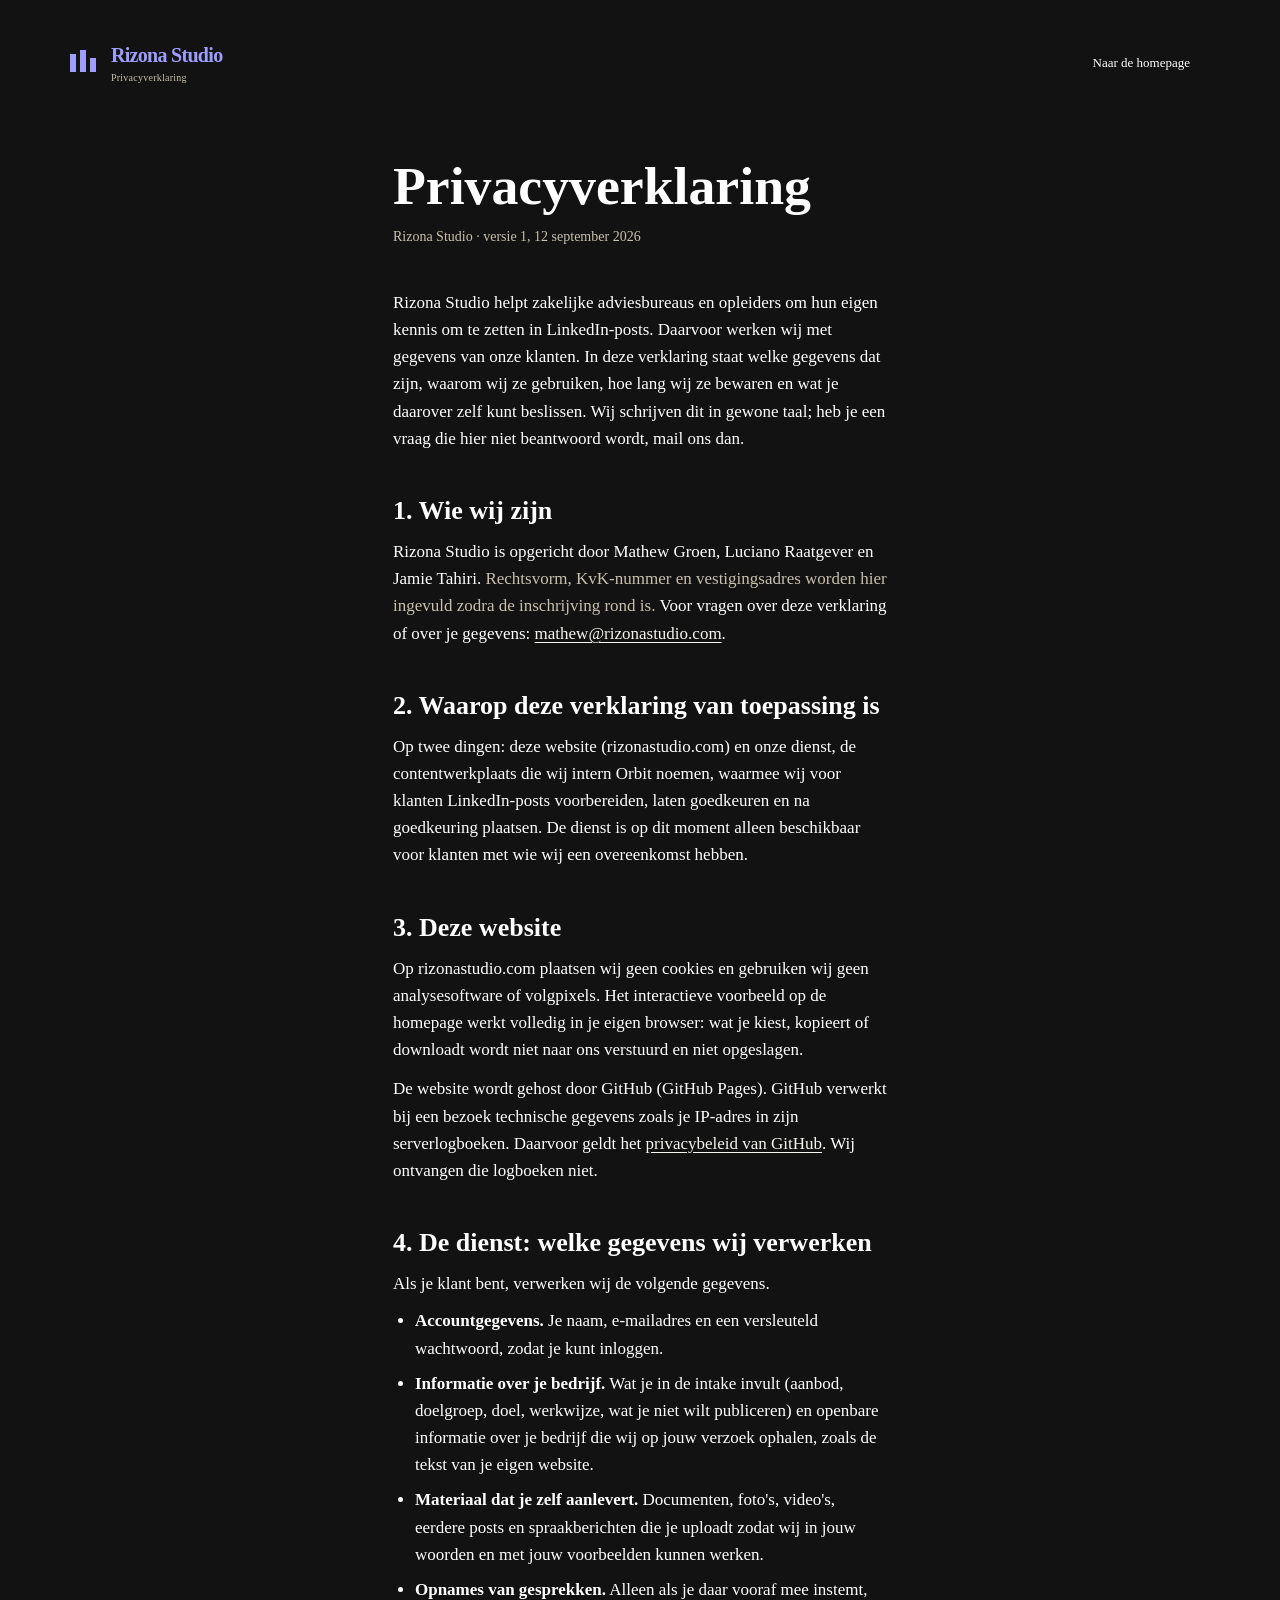
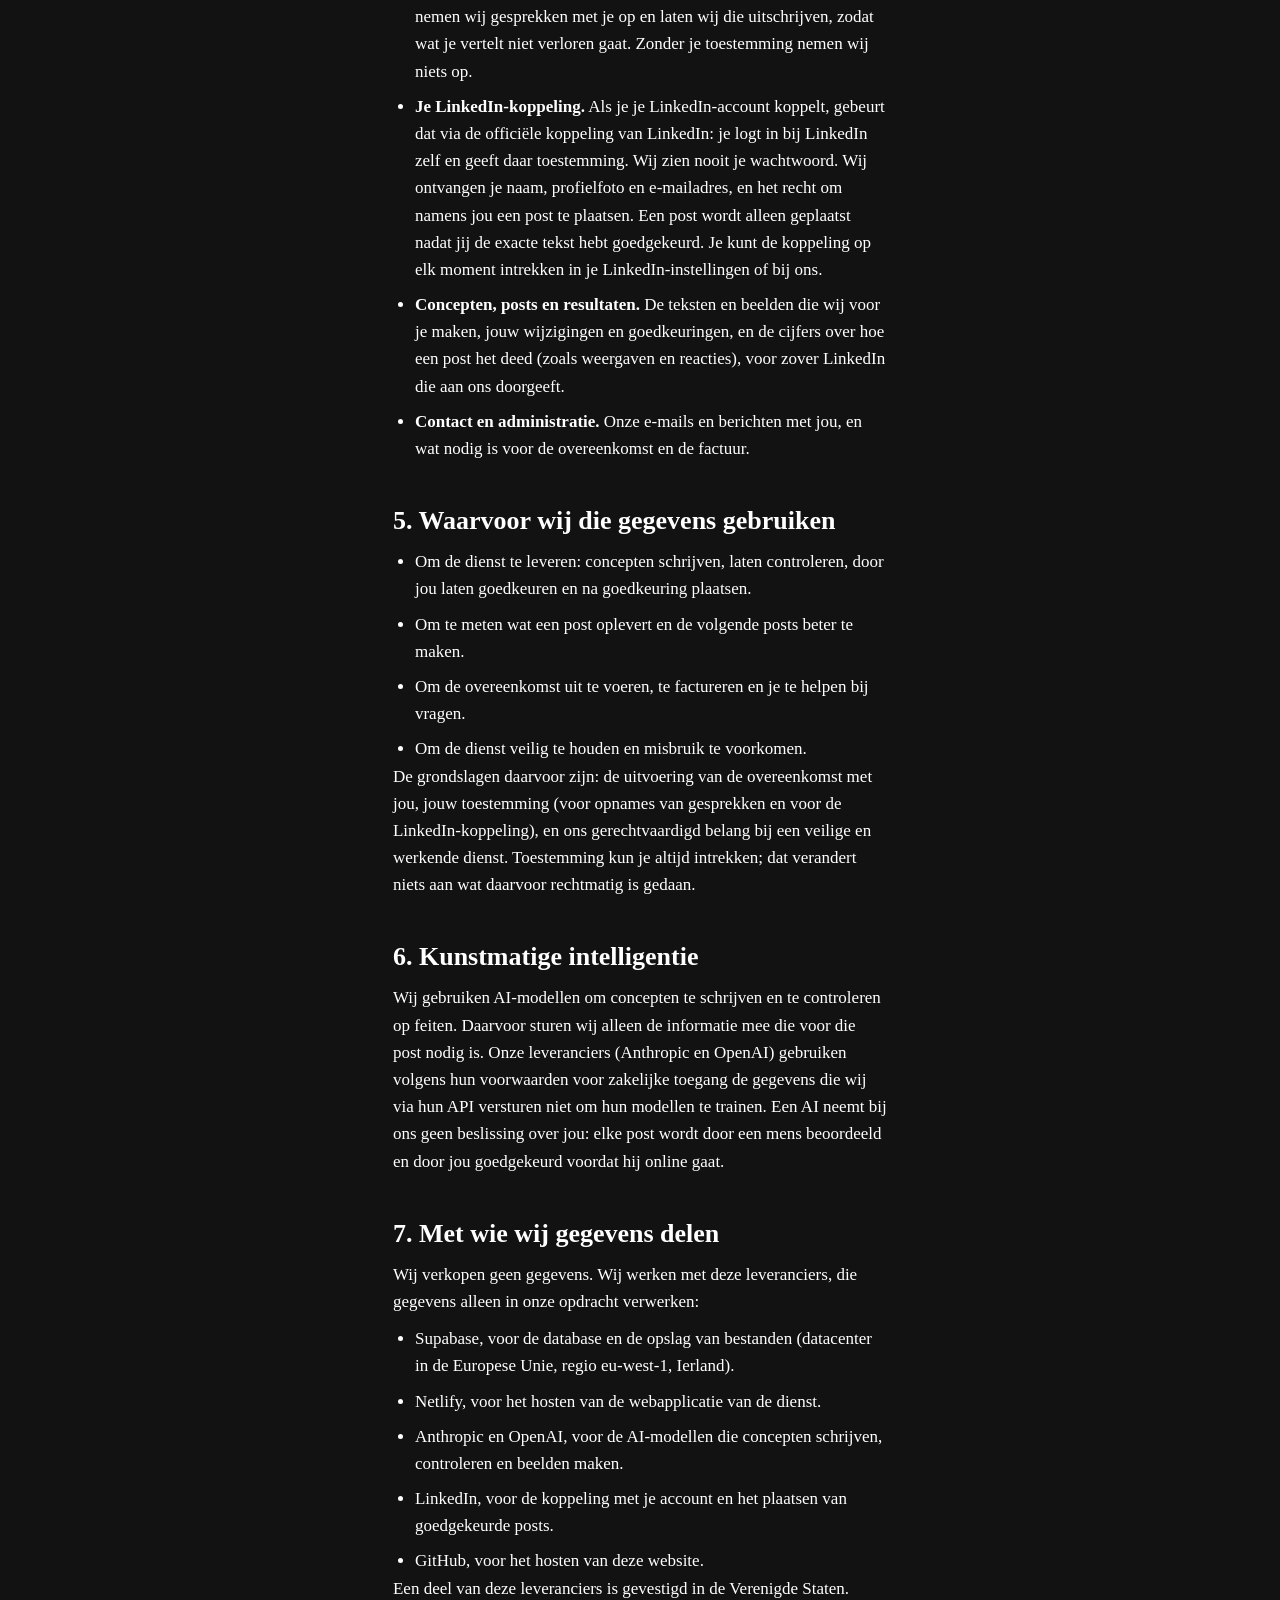
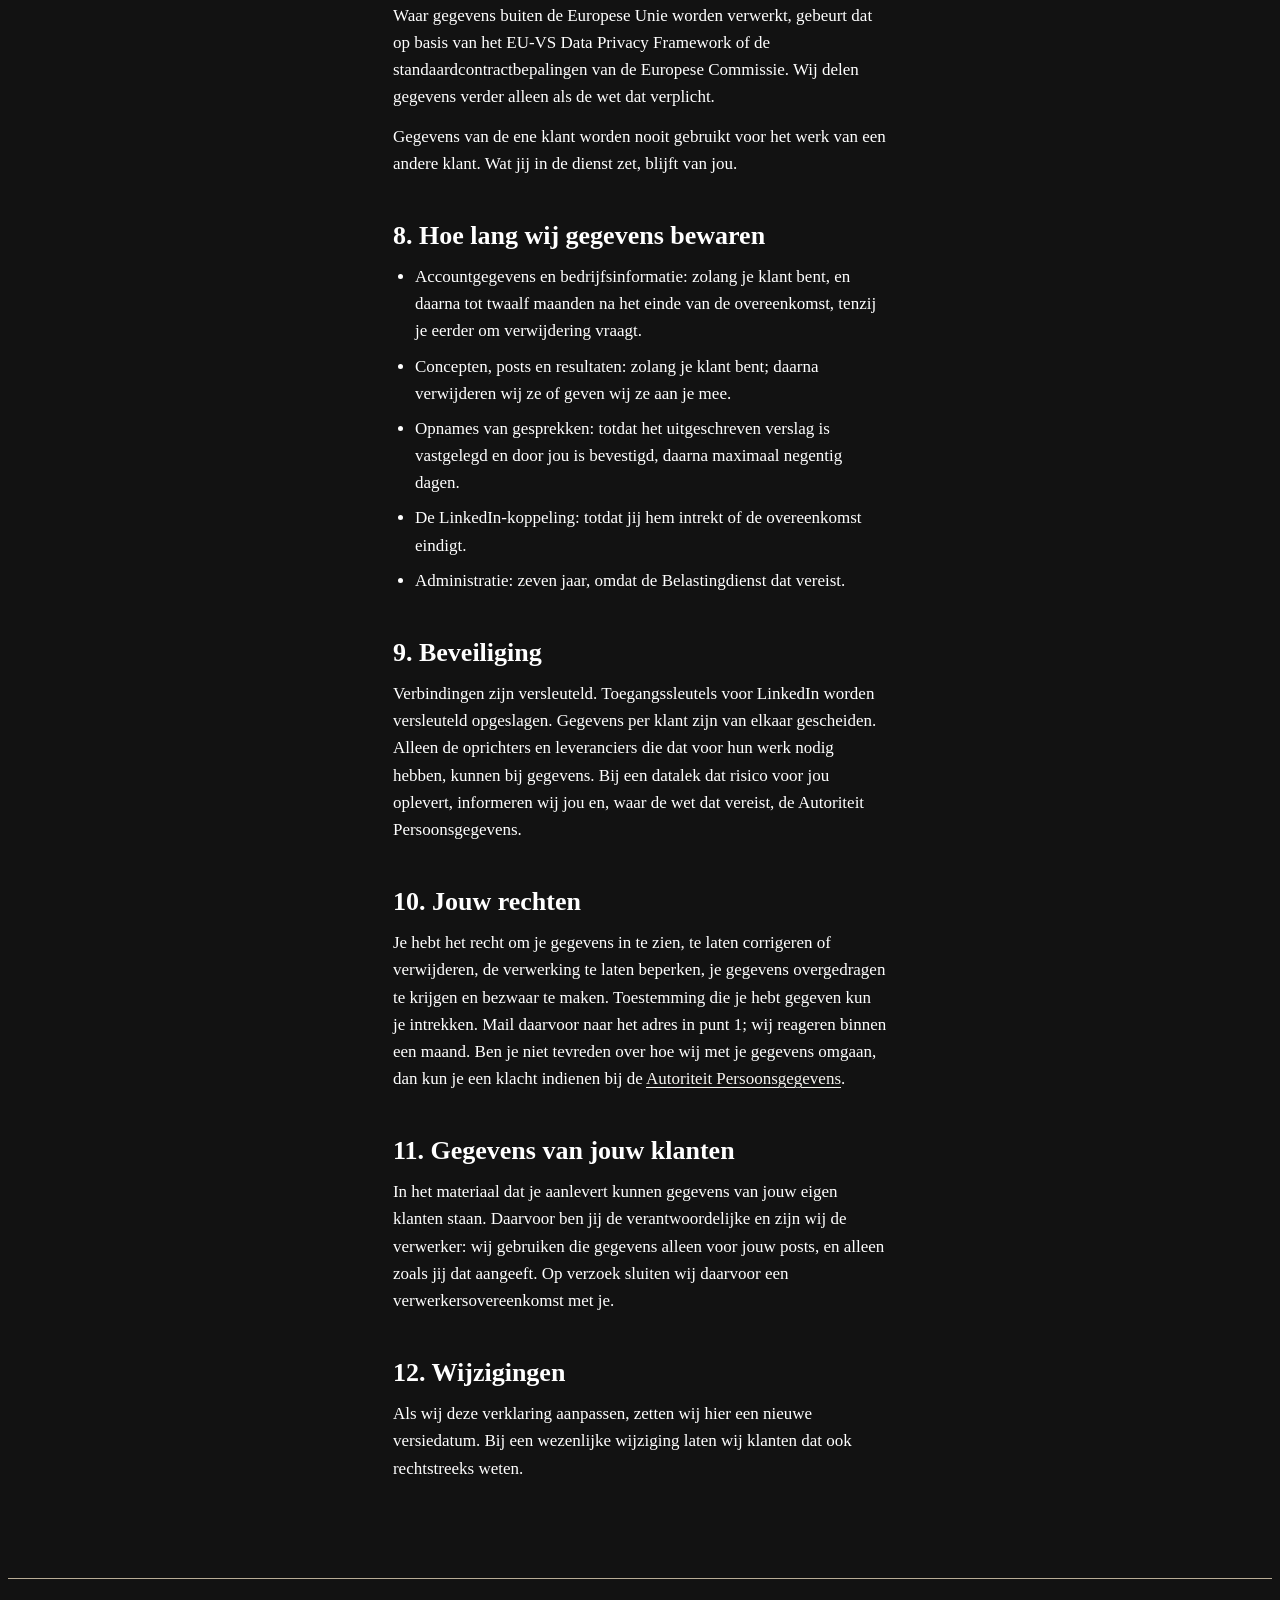
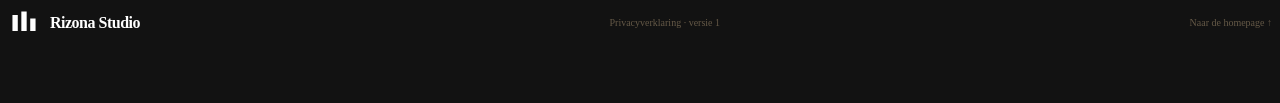
==== privacy/index.html @ 7b628819 "Privacyverklaring op /privacy/ en footerlink Nodig als Privacy policy URL voor de LinkedIn-app onder" ====
<!doctype html>
<html lang="nl">
  <head>
    <meta charset="UTF-8" />
    <meta name="viewport" content="width=device-width, initial-scale=1" />
    <meta name="theme-color" content="#2b2622" />
    <meta name="robots" content="noindex, follow" />
    <meta
      name="description"
      content="Privacyverklaring van Rizona Studio: welke gegevens wij verwerken op rizonastudio.com en in onze contentdienst, waarom, hoe lang, en wat jouw rechten zijn."
    />
    <title>Privacyverklaring · Rizona Studio</title>
    <link rel="icon" type="image/svg+xml" href="../assets/mark.svg" />
    <link rel="stylesheet" href="../style.css" />
    <style>
      .legal {
        padding-block: 40px 96px;
        max-width: 76ch;
      }
      .legal h1 {
        font-size: clamp(32px, 4.2vw, 56px);
        line-height: 1.05;
        margin-bottom: 12px;
      }
      .legal .version {
        color: var(--sc-ink-soft);
        font-size: 14px;
        margin-bottom: 40px;
      }
      .legal h2 {
        font-size: clamp(20px, 2.2vw, 26px);
        margin-top: 44px;
        margin-bottom: 12px;
      }
      .legal p,
      .legal li {
        line-height: 1.6;
        font-size: 17px;
      }
      .legal p + p {
        margin-top: 12px;
      }
      .legal ul {
        padding-left: 22px;
        margin: 10px 0 0;
      }
      .legal li + li {
        margin-top: 8px;
      }
      .legal a {
        color: var(--sc-ink);
        text-decoration: underline;
        text-underline-offset: 3px;
      }
      .legal .open {
        color: var(--sc-ink-soft);
      }
      .site-header nav a,
      .footer a {
        color: inherit;
      }
    </style>
  </head>
  <body>
    <a class="skip-link" href="#main">Naar de inhoud</a>
    <header class="site-header">
      <a class="brand" href="../" aria-label="Rizona Studio, naar de homepage">
        <svg viewBox="0 0 36 36" width="36" height="36" aria-hidden="true">
          <path d="M5 27V9h6v18zm10 0V5h6v22zm10 0V13h6v14z" fill="currentColor" />
        </svg>
        <span>Rizona Studio<span class="brand-sub">Privacyverklaring</span></span>
      </a>
      <nav aria-label="Hoofdnavigatie">
        <a href="../">Naar de homepage</a>
      </nav>
    </header>

    <main id="main">
      <article class="legal section-wrap">
        <h1>Privacyverklaring</h1>
        <p class="version">Rizona Studio · versie 1, 12 september 2026</p>

        <p>
          Rizona Studio helpt zakelijke adviesbureaus en opleiders om hun eigen kennis om te zetten in
          LinkedIn-posts. Daarvoor werken wij met gegevens van onze klanten. In deze verklaring staat welke
          gegevens dat zijn, waarom wij ze gebruiken, hoe lang wij ze bewaren en wat je daarover zelf kunt
          beslissen. Wij schrijven dit in gewone taal; heb je een vraag die hier niet beantwoord wordt,
          mail ons dan.
        </p>

        <h2>1. Wie wij zijn</h2>
        <p>
          Rizona Studio is opgericht door Mathew Groen, Luciano Raatgever en Jamie Tahiri.
          <span class="open">Rechtsvorm, KvK-nummer en vestigingsadres worden hier ingevuld zodra de
          inschrijving rond is.</span> Voor vragen over deze verklaring of over je gegevens:
          <a href="mailto:mathew@rizonastudio.com">mathew@rizonastudio.com</a>.
        </p>

        <h2>2. Waarop deze verklaring van toepassing is</h2>
        <p>
          Op twee dingen: deze website (rizonastudio.com) en onze dienst, de contentwerkplaats die wij
          intern Orbit noemen, waarmee wij voor klanten LinkedIn-posts voorbereiden, laten goedkeuren en
          na goedkeuring plaatsen. De dienst is op dit moment alleen beschikbaar voor klanten met wie wij
          een overeenkomst hebben.
        </p>

        <h2>3. Deze website</h2>
        <p>
          Op rizonastudio.com plaatsen wij geen cookies en gebruiken wij geen analysesoftware of
          volgpixels. Het interactieve voorbeeld op de homepage werkt volledig in je eigen browser: wat
          je kiest, kopieert of downloadt wordt niet naar ons verstuurd en niet opgeslagen.
        </p>
        <p>
          De website wordt gehost door GitHub (GitHub Pages). GitHub verwerkt bij een bezoek technische
          gegevens zoals je IP-adres in zijn serverlogboeken. Daarvoor geldt het
          <a href="https://docs.github.com/site-policy/privacy-policies/github-general-privacy-statement">privacybeleid van GitHub</a>.
          Wij ontvangen die logboeken niet.
        </p>

        <h2>4. De dienst: welke gegevens wij verwerken</h2>
        <p>Als je klant bent, verwerken wij de volgende gegevens.</p>
        <ul>
          <li>
            <strong>Accountgegevens.</strong> Je naam, e-mailadres en een versleuteld wachtwoord, zodat je
            kunt inloggen.
          </li>
          <li>
            <strong>Informatie over je bedrijf.</strong> Wat je in de intake invult (aanbod, doelgroep, doel,
            werkwijze, wat je niet wilt publiceren) en openbare informatie over je bedrijf die wij op jouw
            verzoek ophalen, zoals de tekst van je eigen website.
          </li>
          <li>
            <strong>Materiaal dat je zelf aanlevert.</strong> Documenten, foto's, video's, eerdere posts en
            spraakberichten die je uploadt zodat wij in jouw woorden en met jouw voorbeelden kunnen
            werken.
          </li>
          <li>
            <strong>Opnames van gesprekken.</strong> Alleen als je daar vooraf mee instemt, nemen wij
            gesprekken met je op en laten wij die uitschrijven, zodat wat je vertelt niet verloren gaat.
            Zonder je toestemming nemen wij niets op.
          </li>
          <li>
            <strong>Je LinkedIn-koppeling.</strong> Als je je LinkedIn-account koppelt, gebeurt dat via de
            officiële koppeling van LinkedIn: je logt in bij LinkedIn zelf en geeft daar toestemming. Wij
            zien nooit je wachtwoord. Wij ontvangen je naam, profielfoto en e-mailadres, en het recht om
            namens jou een post te plaatsen. Een post wordt alleen geplaatst nadat jij de exacte tekst hebt
            goedgekeurd. Je kunt de koppeling op elk moment intrekken in je LinkedIn-instellingen of bij
            ons.
          </li>
          <li>
            <strong>Concepten, posts en resultaten.</strong> De teksten en beelden die wij voor je maken,
            jouw wijzigingen en goedkeuringen, en de cijfers over hoe een post het deed (zoals weergaven en
            reacties), voor zover LinkedIn die aan ons doorgeeft.
          </li>
          <li>
            <strong>Contact en administratie.</strong> Onze e-mails en berichten met jou, en wat nodig is
            voor de overeenkomst en de factuur.
          </li>
        </ul>

        <h2>5. Waarvoor wij die gegevens gebruiken</h2>
        <ul>
          <li>Om de dienst te leveren: concepten schrijven, laten controleren, door jou laten goedkeuren en na goedkeuring plaatsen.</li>
          <li>Om te meten wat een post oplevert en de volgende posts beter te maken.</li>
          <li>Om de overeenkomst uit te voeren, te factureren en je te helpen bij vragen.</li>
          <li>Om de dienst veilig te houden en misbruik te voorkomen.</li>
        </ul>
        <p>
          De grondslagen daarvoor zijn: de uitvoering van de overeenkomst met jou, jouw toestemming (voor
          opnames van gesprekken en voor de LinkedIn-koppeling), en ons gerechtvaardigd belang bij een
          veilige en werkende dienst. Toestemming kun je altijd intrekken; dat verandert niets aan wat
          daarvoor rechtmatig is gedaan.
        </p>

        <h2>6. Kunstmatige intelligentie</h2>
        <p>
          Wij gebruiken AI-modellen om concepten te schrijven en te controleren op feiten. Daarvoor sturen
          wij alleen de informatie mee die voor die post nodig is. Onze leveranciers (Anthropic en OpenAI)
          gebruiken volgens hun voorwaarden voor zakelijke toegang de gegevens die wij via hun API
          versturen niet om hun modellen te trainen. Een AI neemt bij ons geen beslissing over jou: elke
          post wordt door een mens beoordeeld en door jou goedgekeurd voordat hij online gaat.
        </p>

        <h2>7. Met wie wij gegevens delen</h2>
        <p>Wij verkopen geen gegevens. Wij werken met deze leveranciers, die gegevens alleen in onze opdracht verwerken:</p>
        <ul>
          <li>Supabase, voor de database en de opslag van bestanden (datacenter in de Europese Unie, regio eu-west-1, Ierland).</li>
          <li>Netlify, voor het hosten van de webapplicatie van de dienst.</li>
          <li>Anthropic en OpenAI, voor de AI-modellen die concepten schrijven, controleren en beelden maken.</li>
          <li>LinkedIn, voor de koppeling met je account en het plaatsen van goedgekeurde posts.</li>
          <li>GitHub, voor het hosten van deze website.</li>
        </ul>
        <p>
          Een deel van deze leveranciers is gevestigd in de Verenigde Staten. Waar gegevens buiten de
          Europese Unie worden verwerkt, gebeurt dat op basis van het EU-VS Data Privacy Framework of de
          standaardcontractbepalingen van de Europese Commissie. Wij delen gegevens verder alleen als de
          wet dat verplicht.
        </p>
        <p>
          Gegevens van de ene klant worden nooit gebruikt voor het werk van een andere klant. Wat jij in
          de dienst zet, blijft van jou.
        </p>

        <h2>8. Hoe lang wij gegevens bewaren</h2>
        <ul>
          <li>Accountgegevens en bedrijfsinformatie: zolang je klant bent, en daarna tot twaalf maanden na het einde van de overeenkomst, tenzij je eerder om verwijdering vraagt.</li>
          <li>Concepten, posts en resultaten: zolang je klant bent; daarna verwijderen wij ze of geven wij ze aan je mee.</li>
          <li>Opnames van gesprekken: totdat het uitgeschreven verslag is vastgelegd en door jou is bevestigd, daarna maximaal negentig dagen.</li>
          <li>De LinkedIn-koppeling: totdat jij hem intrekt of de overeenkomst eindigt.</li>
          <li>Administratie: zeven jaar, omdat de Belastingdienst dat vereist.</li>
        </ul>

        <h2>9. Beveiliging</h2>
        <p>
          Verbindingen zijn versleuteld. Toegangssleutels voor LinkedIn worden versleuteld opgeslagen.
          Gegevens per klant zijn van elkaar gescheiden. Alleen de oprichters en leveranciers die dat
          voor hun werk nodig hebben, kunnen bij gegevens. Bij een datalek dat risico voor jou oplevert,
          informeren wij jou en, waar de wet dat vereist, de Autoriteit Persoonsgegevens.
        </p>

        <h2>10. Jouw rechten</h2>
        <p>
          Je hebt het recht om je gegevens in te zien, te laten corrigeren of verwijderen, de verwerking
          te laten beperken, je gegevens overgedragen te krijgen en bezwaar te maken. Toestemming die je
          hebt gegeven kun je intrekken. Mail daarvoor naar het adres in punt 1; wij reageren binnen een
          maand. Ben je niet tevreden over hoe wij met je gegevens omgaan, dan kun je een klacht indienen
          bij de <a href="https://www.autoriteitpersoonsgegevens.nl/">Autoriteit Persoonsgegevens</a>.
        </p>

        <h2>11. Gegevens van jouw klanten</h2>
        <p>
          In het materiaal dat je aanlevert kunnen gegevens van jouw eigen klanten staan. Daarvoor ben
          jij de verantwoordelijke en zijn wij de verwerker: wij gebruiken die gegevens alleen voor jouw
          posts, en alleen zoals jij dat aangeeft. Op verzoek sluiten wij daarvoor een
          verwerkersovereenkomst met je.
        </p>

        <h2>12. Wijzigingen</h2>
        <p>
          Als wij deze verklaring aanpassen, zetten wij hier een nieuwe versiedatum. Bij een wezenlijke
          wijziging laten wij klanten dat ook rechtstreeks weten.
        </p>
      </article>
    </main>

    <footer class="footer section-wrap" style="padding-block: 28px 56px">
      <a class="brand" href="../"
        ><svg viewBox="0 0 36 36" width="32" height="32" aria-hidden="true">
          <path d="M5 27V9h6v18zm10 0V5h6v22zm10 0V13h6v14z" fill="currentColor" /></svg
        ><span>Rizona Studio</span></a
      ><span>Privacyverklaring · versie 1</span
      ><a href="../">Naar de homepage ↑</a>
    </footer>
  </body>
</html>
---- style.css ----
@font-face {
  font-family: Manrope;
  src: url("./assets/fonts/manrope-latin-400-normal.woff2") format("woff2");
  font-weight: 400;
  font-style: normal;
  font-display: swap;
}
@font-face {
  font-family: Manrope;
  src: url("./assets/fonts/manrope-latin-500-normal.woff2") format("woff2");
  font-weight: 500;
  font-style: normal;
  font-display: swap;
}
@font-face {
  font-family: Manrope;
  src: url("./assets/fonts/manrope-latin-600-normal.woff2") format("woff2");
  font-weight: 600;
  font-style: normal;
  font-display: swap;
}
:root {
  --sc-canvas: #2b2622;
  --sc-surface: #383330;
  --sc-ink: #f7f5f0;
  --sc-ink-soft: #c9c0ad;
  --sc-accent: #f7f5f0;
  --sc-accent-ink: #2b2622;
  --sc-font-display: Manrope, sans-serif;
  --sc-font-text: Manrope, sans-serif;
  --sc-hairline: #514a43;
  --sc-r-sm: 3px;
  --sc-r-md: 4px;
  --sc-r-lg: 6px;
  --gutter: clamp(24px, 4.45vw, 88px);
  --page-max: 1800px;
  color-scheme: dark;
}
* {
  box-sizing: border-box;
}
a,
button,
select,
summary {
  touch-action: manipulation;
  -webkit-tap-highlight-color: transparent;
}
a {
  text-decoration: none;
}
button {
  border: 0;
  cursor: pointer;
}
button:disabled {
  cursor: wait;
}
button,
select {
  font-size: 14px;
}
h1,
h2,
h3,
p {
  margin: 0;
}
h1,
h2,
h3 {
  text-wrap: balance;
}
button:active,
.button:active {
  transform: translateY(1px);
}
:focus-visible {
  outline: 2px solid currentColor;
  outline-offset: 5px;
}
::selection {
  background: #dad2c1;
  color: #2b2622;
}
main {
  overflow: clip;
}
section[id],
div[id="vragen"] {
  scroll-margin-top: 28px;
}
.section-wrap {
  padding-inline: var(--gutter);
  max-width: var(--page-max);
  margin-inline: auto;
}
.sr-only {
  position: absolute;
  width: 1px;
  height: 1px;
  overflow: hidden;
  clip-path: inset(50%);
  white-space: nowrap;
}
.skip-link {
  position: fixed;
  top: 12px;
  left: 12px;
  z-index: 100;
  background: #f7f5f0;
  color: #2b2622;
  padding: 12px 20px;
  transform: translateY(-150%);
}
.skip-link:focus {
  transform: none;
}
.site-header {
  height: 110px;
  display: flex;
  align-items: center;
  justify-content: space-between;
  gap: 36px;
  padding-inline: var(--gutter);
  position: relative;
  z-index: 5;
  max-width: var(--page-max);
  margin: auto;
}
.brand {
  display: inline-flex;
  align-items: center;
  gap: 10px;
  line-height: 1.2;
  font-weight: 600;
  font-size: 20px;
  letter-spacing: -0.7px;
}
.brand > svg {
  flex-shrink: 0;
}
.brand-sub {
  display: block;
  color: #c9c0ad;
  font-size: 10px;
  font-weight: 400;
  letter-spacing: 0.25px;
  margin-top: 5px;
}
.site-header nav {
  display: flex;
  gap: 32px;
  margin-left: auto;
  margin-right: 25px;
}
.site-header nav a {
  font-size: 13px;
  color: #c9c0ad;
  padding-block: 12px;
}
.site-header nav a:hover {
  color: #fff;
}
.button {
  display: inline-flex;
  align-items: center;
  justify-content: space-between;
  gap: 36px;
  min-height: 54px;
  padding: 17px 22px;
  border: 1px solid #f7f5f0;
  background: #f7f5f0;
  color: #2b2622;
  border-radius: 3px;
  font-size: 13px;
  font-weight: 600;
  transition:
    background 0.2s,
    color 0.2s,
    transform 0.2s;
}
.button > span:last-child {
  font-size: 20px;
  line-height: 1;
}
.button:hover {
  background: #dad2c1;
  border-color: #dad2c1;
}
.button-small {
  min-height: 44px;
  padding: 12px 16px;
  gap: 28px;
  font-size: 12px;
}
.hero {
  min-height: min(840px, calc(100svh - 110px));
  height: 740px;
  position: relative;
  max-width: var(--page-max);
  margin: auto;
}
.hero-stage {
  position: absolute;
  inset: -55px 0 0;
  overflow: clip;
  pointer-events: none;
}
.hero-grid {
  position: absolute;
  inset: 0 0 0 51%;
  border-left: 1px solid #524a423c;
  background-image:
    linear-gradient(#bdb0a116 1px, transparent 1px),
    linear-gradient(90deg, #bdb0a116 1px, transparent 1px);
  background-size: 110px 110px;
  mask-image: linear-gradient(
    transparent 2%,
    #000 30%,
    #000 65%,
    transparent 95%
  );
}
.sculpture-wrap {
  position: absolute;
  width: 64%;
  aspect-ratio: 1;
  right: -5%;
  top: -6%;
  z-index: 1;
}
.sculpture-wrap canvas,
.sculpture-poster {
  position: absolute;
  inset: 0;
  width: 100%;
  height: 100%;
  object-fit: contain;
}
.sculpture-wrap canvas {
  opacity: 0;
  transition: opacity 0.6s;
}
.sculpture-wrap.is-ready canvas {
  opacity: 1;
}
.sculpture-wrap.is-ready .sculpture-poster {
  opacity: 0;
}
.sculpture-wrap.is-fallback canvas {
  display: none;
}
.hero-copy {
  position: relative;
  z-index: 2;
  padding: 120px var(--gutter) 0;
  pointer-events: none;
}
.hero-copy a {
  pointer-events: auto;
}
.hero h1 {
  font-size: clamp(64px, 7.4vw, 132px);
  font-weight: 500;
  letter-spacing: -0.071em;
  line-height: 1.02;
  max-width: 1080px;
}
.hero h1 span {
  color: #ded7ca;
}
.hero-bottom {
  margin-top: 46px;
  max-width: 380px;
}
.hero-bottom p {
  font-size: 16px;
  line-height: 1.8;
  color: #c9c0ad;
  max-width: 36ch;
}
.text-link {
  display: inline-flex;
  align-items: center;
  justify-content: space-between;
  gap: 44px;
  font-size: 13px;
  font-weight: 500;
  padding: 13px 0;
  border-bottom: 1px solid #9e928280;
  background: transparent;
  color: #f7f5f0;
  transition:
    color 0.18s,
    border-color 0.18s;
}
.text-link:hover {
  border-color: currentColor;
  color: #fff;
}
.text-link > span {
  font-size: 23px;
  transition: transform 0.24s;
}
.text-link:hover > span {
  transform: translate(3px, -3px);
}
.hero-bottom .text-link {
  margin-top: 20px;
}
.object-label {
  position: absolute;
  right: 5.7%;
  top: 11%;
  display: flex;
  gap: 14px;
  font-size: 10px;
  letter-spacing: 0.2px;
  line-height: 1.7;
  color: #d3cbbc;
  z-index: 2;
}
.tiny-cross {
  font-size: 20px;
}
.specimen-label {
  position: absolute;
  bottom: 12%;
  right: 7.5%;
  display: flex;
  gap: 60px;
  font-size: 9px;
  letter-spacing: 1.5px;
  color: #aea69c;
}
.specimen-label span {
  letter-spacing: 0.4px;
}
.hero-foot {
  position: absolute;
  bottom: 0;
  left: var(--gutter);
  right: var(--gutter);
  display: flex;
  justify-content: space-between;
  gap: 20px;
  border-top: 1px solid #514a43;
  padding: 21px 0;
  color: #aea69c;
  font-size: 11px;
  letter-spacing: 0.15px;
}
.thesis {
  padding-top: 135px;
  padding-bottom: 128px;
  position: relative;
}
.section-note {
  font-size: 12px;
  color: #aea69c;
  margin-bottom: 32px;
}
.thesis h2 {
  font-size: clamp(38px, 5.35vw, 90px);
  font-weight: 400;
  line-height: 1.16;
  letter-spacing: -0.05em;
  max-width: 1100px;
}
.thesis-tail {
  display: flex;
  align-items: flex-start;
  gap: 32px;
  max-width: 530px;
  margin-left: auto;
  margin-top: 38px;
}
.thesis-tail p {
  font-size: 14px;
  line-height: 1.9;
  color: #c9c0ad;
}
.line-sign {
  display: block;
  width: 65px;
  min-width: 65px;
  height: 1px;
  background: #9c9182;
  margin-top: 13px;
}
.example {
  --sc-canvas: #eeebe4;
  --sc-ink: #2b2622;
  --sc-ink-soft: #696157;
  --sc-accent: #2b2622;
  --sc-accent-ink: #f7f5f0;
  background: #eeebe4;
  color: #2b2622;
  position: relative;
}
.example-stage {
  padding: 50px var(--gutter) 25px;
  display: flex;
  flex-direction: column;
  justify-content: center;
  max-width: var(--page-max);
  margin: auto;
  min-height: 750px;
}
.example-heading {
  display: flex;
  justify-content: space-between;
  align-items: flex-end;
  margin-bottom: 36px;
  gap: 30px;
}
.eyebrow {
  font-size: 10px;
  letter-spacing: 1.2px;
  text-transform: uppercase;
  margin-bottom: 14px;
  color: #746b60;
}
.example-heading h2 {
  font-size: clamp(36px, 4.2vw, 70px);
  font-weight: 500;
  letter-spacing: -0.06em;
  line-height: 1.08;
}
.example-heading > p {
  font-size: 13px;
  line-height: 1.8;
  color: #746b60;
  padding-bottom: 4px;
}
.workbench {
  display: grid;
  grid-template-columns: minmax(0, 1fr) 90px minmax(0, 1.06fr);
  align-items: center;
  gap: 24px;
}
.source-pane {
  max-width: 535px;
}
fieldset {
  border: none;
  padding: 0;
  margin: 0;
}
legend {
  font-size: 12px;
  font-weight: 500;
  margin-bottom: 12px;
}
.source-buttons {
  display: flex;
  gap: 6px;
  flex-wrap: wrap;
}
.source-buttons button {
  display: flex;
  align-items: center;
  gap: 9px;
  background: transparent;
  border: 1px solid #bab1a3;
  color: #5e554b;
  border-radius: 3px;
  font-size: 11px;
  padding: 11px 12px;
  min-height: 44px;
  transition:
    background 0.2s,
    color 0.2s,
    border-color 0.2s;
}
.source-buttons button > span {
  font-size: 15px;
}
.source-buttons button[aria-pressed="true"] {
  background: #2b2622;
  color: #f7f5f0;
  border-color: #2b2622;
}
.source-buttons button:hover {
  border-color: #2b2622;
  color: #2b2622;
  background: #e0dacd;
}
.source-buttons button[aria-pressed="true"]:hover {
  color: #fff;
  background: #474039;
}
.source-note {
  margin-top: 22px;
  padding: 24px 26px;
  background: #e6e1d6;
  border-top: 1px solid #d1c9bb;
  border-bottom: 1px solid #d1c9bb;
  position: relative;
}
.source-note-label {
  font-size: 9px;
  text-transform: uppercase;
  letter-spacing: 1.1px;
  color: #756b5e;
}
.source-note blockquote {
  margin: 18px 0 22px;
  font-size: clamp(17px, 1.45vw, 24px);
  line-height: 1.65;
  letter-spacing: -0.5px;
  font-weight: 400;
  min-height: 120px;
}
.note-footer {
  display: flex;
  justify-content: space-between;
  align-items: center;
  gap: 15px;
  border-top: 1px solid #c9c0af;
  padding-top: 13px;
  color: #756b5e;
  font-size: 10px;
}
.note-footer > span:last-child {
  font-size: 20px;
}
.angle-control {
  display: flex;
  justify-content: space-between;
  align-items: center;
  gap: 15px;
  margin-top: 20px;
}
.angle-control label {
  font-size: 12px;
  color: #756b5e;
}
.angle-control select {
  background: #eeebe4;
  color: #2b2622;
  border: 1px solid #b8ad9b;
  padding: 12px 42px 12px 15px;
  max-width: 210px;
  border-radius: 3px;
  font-size: 12px;
  min-height: 44px;
}
.transfer {
  display: flex;
  gap: 9px;
  align-items: center;
}
.transfer-rule {
  height: 1px;
  width: 100%;
  background: #b6aa97;
  transform: scaleX(calc(0.3 + var(--sc-p, 0) * 0.7));
  transform-origin: left;
}
.transfer-arrow {
  font-size: 27px;
  color: #76664e;
}
.post {
  background: #faf9f5;
  border: 1px solid #d8d3c9;
  padding: 28px 32px 0;
  box-shadow:
    0 8px 16px #62513c06,
    0 28px 54px -22px #5d4b3430;
  transform: translateY(calc((1 - var(--sc-p, 0)) * 55px))
    rotate(calc((1 - var(--sc-p, 0)) * 4deg));
  transform-origin: 50% 70%;
  border-radius: 4px;
  min-height: 383px;
  display: flex;
  flex-direction: column;
}
.post-head {
  display: flex;
  align-items: center;
  gap: 11px;
  margin-bottom: 22px;
}
.post-avatar {
  display: flex;
  align-items: center;
  justify-content: center;
  background: #dfd7c8;
  border-radius: 50%;
  width: 37px;
  height: 37px;
  font-size: 21px;
  font-weight: 500;
}
.post-author {
  display: block;
  font-size: 12px;
  font-weight: 600;
}
.post-role {
  display: block;
  font-size: 9px;
  color: #7e776a;
  margin-top: 1px;
}
.linkedin-mark {
  margin-left: auto;
  align-self: flex-start;
  font-size: 15px;
  font-weight: 600;
}
.post h3 {
  font-size: 19px;
  line-height: 1.45;
  letter-spacing: -0.55px;
  font-weight: 600;
  margin-bottom: 16px;
  text-wrap: pretty;
}
.post p {
  font-size: 12px;
  line-height: 1.8;
  margin-bottom: 13px;
  color: #4d463e;
}
.post-foot {
  display: flex;
  align-items: center;
  gap: 8px;
  margin-top: auto;
  padding: 16px 0;
  border-top: 1px solid #ded9cf;
  font-size: 9px;
  color: #766e61;
}
.status-dot {
  width: 5px;
  height: 5px;
  border-radius: 50%;
  background: #8c7756;
}
.example-bottom {
  display: flex;
  justify-content: space-between;
  align-items: center;
  gap: 24px;
  margin-top: 30px;
}
.example-bottom p {
  font-size: 9px;
  color: #736a5f;
  max-width: 53ch;
}
.dark-link {
  color: #2b2622;
  font-size: 11px;
  padding: 8px 0;
  gap: 24px;
  border-color: #b4aa9b;
}
.dark-link:hover {
  color: #2b2622;
}
.approach {
  padding-top: 122px;
  padding-bottom: 112px;
  display: grid;
  grid-template-columns: 1fr 1.28fr;
  gap: 8.5%;
}
.approach-intro h2 {
  font-size: clamp(32px, 3.25vw, 55px);
  font-weight: 400;
  letter-spacing: -0.05em;
  line-height: 1.16;
}
.approach-intro > p:last-child {
  margin-top: 28px;
  max-width: 34ch;
  color: #aea69c;
  font-size: 13px;
  line-height: 1.9;
}
.process-list {
  list-style: none;
  margin: 0;
  padding: 0;
}
.process-list li {
  display: flex;
  align-items: flex-start;
  gap: 20px;
  border-top: 1px solid #514a43;
  padding: 27px 0 32px;
}
.process-list li:last-child {
  border-bottom: 1px solid #514a43;
}
.process-index {
  font-size: 18px;
  color: #aea69c;
}
.process-list h3 {
  font-size: 16px;
  font-weight: 500;
  letter-spacing: -0.3px;
  text-wrap: pretty;
}
.process-list p {
  font-size: 12px;
  color: #aea69c;
  line-height: 1.9;
  max-width: 40ch;
  margin-top: 12px;
}
.process-tag {
  margin-left: auto;
  font-size: 9px;
  color: #a3988a;
  white-space: nowrap;
  padding-top: 5px;
  letter-spacing: 0.3px;
}
.closing {
  background: #dad2c1;
  color: #2b2622;
  --sc-ink: #2b2622;
  --sc-ink-soft: #655b4c;
  --sc-accent: #2b2622;
  --sc-accent-ink: #f7f5f0;
}
.closing-main {
  padding-top: 58px;
}
.closing-top {
  display: flex;
  align-items: center;
  justify-content: space-between;
  gap: 25px;
  font-size: 11px;
  color: #6b6050;
}
.closing-mark {
  font-size: 50px;
  line-height: 1;
  color: #2b2622;
}
.closing h2 {
  font-size: clamp(60px, 8.9vw, 160px);
  font-weight: 500;
  line-height: 0.99;
  letter-spacing: -0.068em;
  margin-top: 53px;
}
.takeaway {
  display: flex;
  justify-content: space-between;
  align-items: center;
  gap: 30px;
  margin-top: 44px;
}
.takeaway p {
  font-size: 14px;
  line-height: 1.8;
  color: #625646;
}
.button-dark {
  background: #2b2622;
  color: #f7f5f0;
  border-color: #2b2622;
  min-width: 280px;
  min-height: 60px;
}
.button-dark:hover {
  background: #474039;
  border-color: #474039;
}
.selected-summary {
  font-size: 10px;
  color: #6a5f4e;
  text-align: right;
  margin-top: 12px;
}
.faq {
  border-top: 1px solid #b9ad96;
  margin-top: 76px;
  padding-top: 34px;
  display: grid;
  grid-template-columns: 1fr 1.1fr;
  gap: 45px;
  padding-bottom: 68px;
}
.faq > h3 {
  font-size: 24px;
  font-weight: 500;
  letter-spacing: -0.65px;
}
.faq details {
  border-bottom: 1px solid #b9ad96;
}
.faq summary {
  padding: 18px 0;
  cursor: pointer;
  font-size: 13px;
  display: flex;
  justify-content: space-between;
  gap: 20px;
  list-style: none;
}
.faq details:first-child summary {
  padding-top: 0;
}
.faq summary::-webkit-details-marker {
  display: none;
}
.faq summary > span {
  font-size: 20px;
  line-height: 1;
}
.faq details[open] summary > span {
  transform: rotate(45deg);
}
.faq details p {
  font-size: 12px;
  line-height: 1.9;
  color: #655947;
  padding: 0 24px 21px 0;
  max-width: 63ch;
}
.footer {
  border-top: 1px solid #b9ad96;
  padding: 24px 0 30px;
  display: flex;
  justify-content: space-between;
  align-items: center;
  gap: 20px;
}
.footer .brand {
  font-size: 16px;
  letter-spacing: -0.5px;
}
.footer > span,
.footer > a:last-child {
  font-size: 10px;
  color: #655947;
}
.footer > a:last-child:hover {
  color: #2b2622;
  text-decoration: underline;
}
.noscript-note {
  padding: 20px var(--gutter);
  background: #f7f5f0;
  color: #2b2622;
}
@media (min-width: 1700px) {
  .hero {
    height: 860px;
  }
  .hero-copy {
    padding-top: 140px;
  }
  .example-stage {
    padding-block: 70px;
  }
  .source-note blockquote {
    min-height: 140px;
  }
  .post {
    min-height: 420px;
  }
  .post p {
    font-size: 14px;
  }
  .post h3 {
    font-size: 23px;
  }
}
@media (max-height: 780px) and (min-width: 861px) {
  .hero {
    height: 650px;
    min-height: 650px;
  }
  .hero-copy {
    padding-top: 80px;
  }
  .hero-bottom {
    margin-top: 30px;
  }
  .hero h1 {
    font-size: clamp(70px, 7vw, 120px);
  }
  .sculpture-wrap {
    width: 58%;
    right: 0;
  }
  .example-stage {
    min-height: 720px;
  }
  .example-heading {
    margin-bottom: 22px;
  }
  .example-heading h2 {
    font-size: 45px;
  }
  .example-heading h2 br {
    display: none;
  }
  .post {
    min-height: 360px;
  }
  .source-note {
    margin-top: 16px;
  }
  .source-note blockquote {
    font-size: 18px;
    min-height: 110px;
    margin-block: 15px;
  }
}
@media (max-width: 1100px) {
  .site-header nav {
    margin-right: 0;
    gap: 22px;
  }
  .hero {
    height: 690px;
    min-height: 690px;
  }
  .hero-copy {
    padding-top: 100px;
  }
  .hero h1 {
    font-size: 8.2vw;
  }
  .sculpture-wrap {
    width: 66%;
    right: -7%;
    top: 4%;
  }
  .hero-bottom {
    max-width: 330px;
  }
  .hero-bottom p {
    font-size: 14px;
  }
  .object-label {
    top: 12%;
    right: 7%;
  }
  .example-stage {
    padding-top: 35px;
  }
  .workbench {
    grid-template-columns: minmax(0, 1fr) 36px minmax(0, 1.1fr);
    gap: 18px;
  }
  .source-buttons {
    gap: 5px;
  }
  .source-buttons button {
    font-size: 10px;
    padding: 10px 8px;
    gap: 5px;
  }
  .post {
    padding: 24px 24px 0;
  }
  .source-note {
    padding: 20px;
  }
  .process-tag {
    display: none;
  }
  .approach {
    gap: 7%;
  }
}
@media (max-width: 860px) {
  .site-header {
    height: 90px;
    gap: 20px;
  }
  .site-header nav {
    display: none;
  }
  .site-header .button-small {
    font-size: 11px;
    gap: 17px;
  }
  .brand {
    font-size: 17px;
  }
  .brand-sub {
    font-size: 8px;
  }
  .brand svg {
    width: 29px;
  }
  .hero {
    height: auto;
    min-height: 920px;
  }
  .hero-copy {
    padding-top: 46px;
  }
  .hero h1 {
    font-size: clamp(58px, 10.5vw, 92px);
    max-width: 90%;
  }
  .hero-bottom {
    margin-top: 32px;
    max-width: 360px;
  }
  .hero-stage {
    inset: 330px 0 45px;
  }
  .sculpture-wrap {
    width: 90%;
    right: -3%;
    top: -10%;
  }
  .hero-grid {
    inset: 0 6% 0 25%;
  }
  .object-label {
    top: 13%;
    left: var(--gutter);
    right: auto;
  }
  .specimen-label {
    right: var(--gutter);
    bottom: 9%;
    font-size: 8px;
    gap: 35px;
  }
  .hero-foot {
    font-size: 9px;
    padding-block: 18px;
  }
  .thesis {
    padding-block: 85px;
  }
  .thesis h2 {
    font-size: clamp(39px, 6.7vw, 60px);
    max-width: 680px;
  }
  .thesis-tail {
    margin-top: 35px;
  }
  .example {
    height: auto !important;
  }
  .example-stage {
    height: auto !important;
    position: relative !important;
    min-height: 0;
    padding-block: 55px 40px;
  }
  .example-heading {
    margin-bottom: 35px;
  }
  .example-heading h2 {
    font-size: 48px;
  }
  .workbench {
    grid-template-columns: 1fr 1fr;
    gap: 25px;
    align-items: start;
  }
  .transfer {
    display: none;
  }
  .source-note blockquote {
    font-size: 18px;
    min-height: 0;
  }
  .source-buttons {
    flex-direction: column;
  }
  .source-buttons button {
    font-size: 11px;
    padding: 10px 14px;
  }
  .post {
    transform: none;
    min-height: 470px;
    padding: 23px 23px 0;
  }
  .source-note {
    padding: 20px;
  }
  .note-footer {
    font-size: 9px;
  }
  .example-bottom {
    align-items: flex-start;
  }
  .example-bottom p {
    max-width: 35ch;
  }
  .approach {
    padding-block: 80px;
    gap: 50px;
    grid-template-columns: 1fr;
  }
  .approach-intro {
    display: grid;
    grid-template-columns: 1fr 1fr;
    column-gap: 40px;
  }
  .approach-intro .section-note {
    grid-column: 1/-1;
    margin-bottom: 18px;
  }
  .approach-intro > p:last-child {
    margin-top: 0;
  }
  .approach-intro h2 {
    font-size: 38px;
  }
  .process-list {
    margin-left: 15%;
  }
  .process-list h3 {
    font-size: 17px;
  }
  .process-list p {
    max-width: 50ch;
  }
  .process-tag {
    display: block;
  }
  .closing h2 {
    font-size: 11vw;
  }
  .faq {
    gap: 25px;
    grid-template-columns: 0.8fr 1.2fr;
  }
}
@media (max-width: 560px) {
  :root {
    --gutter: 24px;
  }
  .site-header {
    height: 80px;
    gap: 12px;
  }
  .site-header .button-small {
    padding: 9px 11px;
    gap: 14px;
    min-height: 44px;
    font-size: 11px;
  }
  .brand {
    gap: 6px;
    font-size: 15px;
    letter-spacing: -0.4px;
  }
  .brand-sub {
    font-size: 7px;
    margin-top: 4px;
  }
  .brand svg {
    width: 26px;
    height: 30px;
  }
  .hero {
    min-height: 890px;
  }
  .hero-copy {
    padding-top: 47px;
  }
  .hero h1 {
    font-size: clamp(44px, 11.5vw, 64px);
    letter-spacing: -0.065em;
    max-width: none;
    line-height: 1.06;
  }
  .hero-bottom {
    margin-top: 27px;
    max-width: 310px;
  }
  .hero-bottom p {
    font-size: 13px;
    line-height: 1.9;
  }
  .hero-bottom .text-link {
    font-size: 12px;
    margin-top: 17px;
    padding-top: 10px;
    gap: 45px;
  }
  .hero-stage {
    inset: 340px 0 55px;
  }
  .sculpture-wrap {
    width: 130%;
    right: -20%;
    top: -5%;
  }
  .hero-grid {
    inset: 8% 0 10% 15%;
    background-size: 75px 75px;
  }
  .object-label {
    font-size: 9px;
    top: 6%;
    gap: 8px;
  }
  .specimen-label {
    bottom: 3%;
    font-size: 7px;
    letter-spacing: 1px;
  }
  .hero-foot {
    align-items: flex-start;
    font-size: 8px;
    padding-block: 18px;
    gap: 25px;
  }
  .hero-foot span {
    max-width: 20ch;
  }
  .hero-foot span:last-child {
    text-align: right;
  }
  .thesis {
    padding-top: 71px;
    padding-bottom: 75px;
  }
  .section-note {
    font-size: 10px;
    margin-bottom: 23px;
  }
  .thesis h2 {
    font-size: 10.3vw;
    letter-spacing: -0.055em;
  }
  .thesis-tail {
    gap: 18px;
    margin-top: 25px;
    max-width: none;
  }
  .line-sign {
    width: 36px;
    min-width: 36px;
  }
  .thesis-tail p {
    font-size: 11px;
    line-height: 1.9;
  }
  .thesis-tail br {
    display: none;
  }
  .example-stage {
    padding-block: 43px 35px;
  }
  .example-heading {
    display: block;
    margin-bottom: 29px;
  }
  .eyebrow {
    font-size: 8px;
    letter-spacing: 1px;
    margin-bottom: 13px;
  }
  .example-heading h2 {
    font-size: 41px;
    letter-spacing: -0.06em;
  }
  .example-heading > p {
    font-size: 11px;
    margin-top: 18px;
  }
  .example-heading > p br {
    display: none;
  }
  .workbench {
    display: block;
  }
  .source-options legend {
    font-size: 11px;
  }
  .source-buttons {
    flex-direction: row;
    gap: 5px;
  }
  .source-buttons button {
    font-size: 9px;
    gap: 5px;
    padding: 10px 8px;
    flex: 1;
    justify-content: center;
    white-space: nowrap;
  }
  .source-buttons button span {
    font-size: 13px;
  }
  .source-note {
    margin-top: 18px;
    padding: 20px;
  }
  .source-note-label {
    font-size: 8px;
  }
  .source-note blockquote {
    font-size: 18px;
    line-height: 1.65;
    margin-block: 15px 20px;
  }
  .note-footer {
    font-size: 8px;
  }
  .angle-control {
    margin-top: 15px;
  }
  .angle-control label {
    font-size: 11px;
  }
  .angle-control select {
    font-size: 11px;
    min-width: 160px;
  }
  .transfer {
    display: flex;
    width: 30px;
    height: 55px;
    margin: auto;
    transform: rotate(90deg);
  }
  .transfer-rule {
    display: none;
  }
  .transfer-arrow {
    font-size: 23px;
  }
  .post {
    min-height: 380px;
    padding: 25px 25px 0;
    margin-top: 28px;
  }
  .post-head {
    margin-bottom: 20px;
  }
  .post h3 {
    font-size: 20px;
    line-height: 1.4;
    margin-bottom: 17px;
  }
  .post p {
    font-size: 12px;
    line-height: 1.8;
    margin-bottom: 15px;
  }
  .post-role {
    font-size: 8px;
  }
  .post-foot {
    font-size: 8px;
    padding-block: 15px;
  }
  .example-bottom {
    display: flex;
    flex-direction: column;
    gap: 10px;
    margin-top: 22px;
  }
  .example-bottom p {
    font-size: 9px;
    max-width: 45ch;
  }
  .dark-link {
    font-size: 11px;
  }
  .approach {
    padding-block: 70px;
    gap: 37px;
  }
  .approach-intro {
    display: block;
  }
  .approach-intro h2 {
    font-size: 36px;
    letter-spacing: -0.055em;
  }
  .approach-intro > p:last-child {
    font-size: 12px;
    margin-top: 22px;
    max-width: 38ch;
  }
  .process-list {
    margin-left: 0;
  }
  .process-list li {
    gap: 16px;
    padding-block: 23px 26px;
  }
  .process-list h3 {
    font-size: 14px;
  }
  .process-list p {
    font-size: 11px;
  }
  .process-tag {
    display: none;
  }
  .closing-main {
    padding-top: 32px;
  }
  .closing-top {
    font-size: 9px;
    max-width: none;
  }
  .closing-top > span:last-child {
    max-width: 22ch;
    text-align: right;
  }
  .closing-mark {
    font-size: 40px;
  }
  .closing h2 {
    font-size: 14.5vw;
    margin-top: 42px;
    letter-spacing: -0.07em;
  }
  .takeaway {
    display: block;
    margin-top: 27px;
  }
  .takeaway p {
    font-size: 12px;
  }
  .button-dark {
    width: 100%;
    margin-top: 24px;
    min-height: 55px;
    font-size: 12px;
  }
  .selected-summary {
    text-align: left;
    font-size: 9px;
    margin-top: 11px;
  }
  .faq {
    display: block;
    margin-top: 47px;
    padding-top: 26px;
    padding-bottom: 45px;
  }
  .faq > h3 {
    font-size: 23px;
    margin-bottom: 27px;
  }
  .faq summary {
    font-size: 12px;
    padding-block: 18px;
    align-items: center;
  }
  .faq details p {
    font-size: 11px;
  }
  .footer {
    flex-wrap: wrap;
    gap: 15px;
    padding-block: 20px 27px;
  }
  .footer .brand {
    font-size: 14px;
  }
  .footer > span {
    order: 3;
    flex-basis: 100%;
    font-size: 8px;
  }
  .footer > a:last-child {
    font-size: 9px;
  }
  .footer .brand svg {
    width: 26px;
  }
}
@media (prefers-reduced-motion: reduce) {
  html {
    scroll-behavior: auto;
  }
  .example {
    height: auto !important;
  }
  .example-stage {
    position: relative !important;
    height: auto !important;
    padding-block: 65px;
  }
  .post,
  .transfer-rule {
    transform: none !important;
  }
  [data-sc-in],
  [data-sc-cue] {
    opacity: 1 !important;
    transform: none !important;
  }
  .sc-split__i {
    opacity: 1 !important;
    transform: none !important;
  }
  .sculpture-wrap {
    transform: none !important;
  }
  * {
    transition-duration: 0.001ms !important;
    animation-duration: 0.001ms !important;
  }
}

.example-heading > p strong {
  font-weight: 500;
  color: #4d4338;
}
.note-footer {
  font-size: 11px !important;
}
.post-foot {
  font-size: 10px !important;
}

.thesis-line {
  display: block;
}
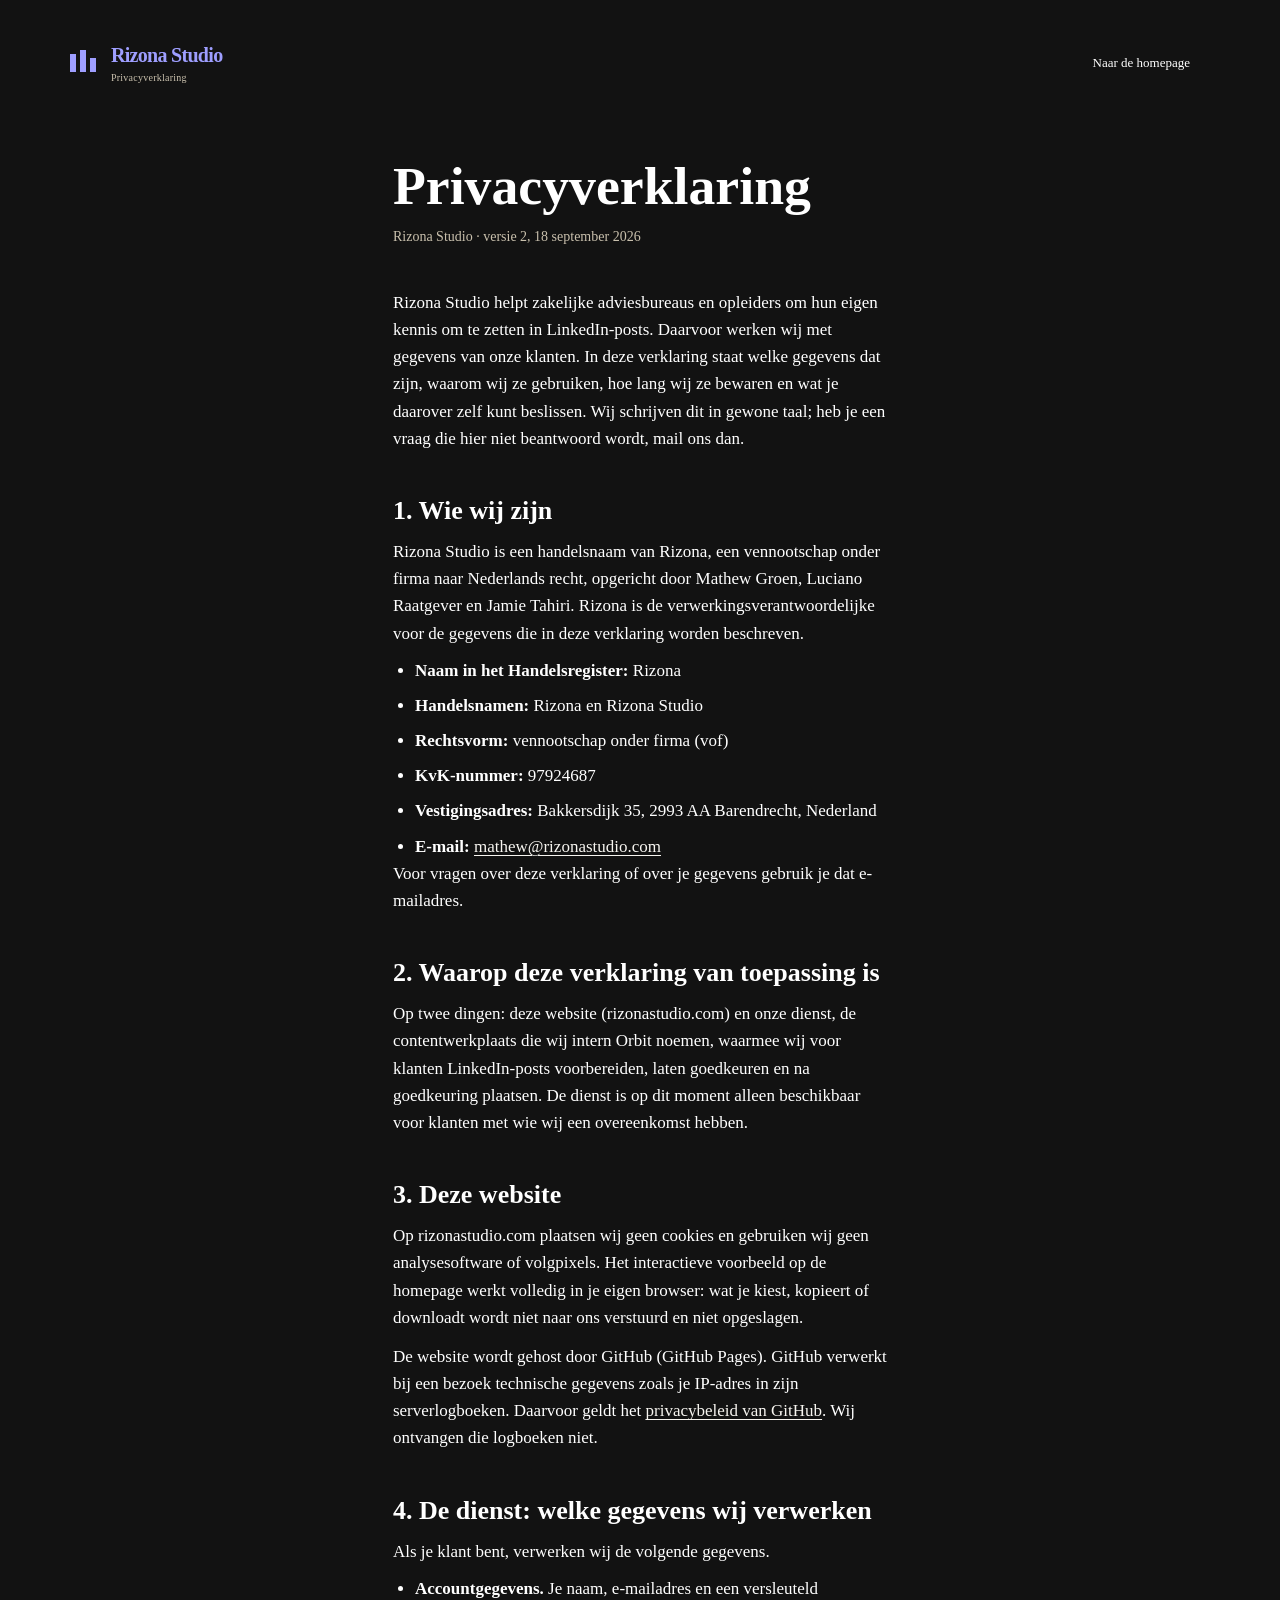
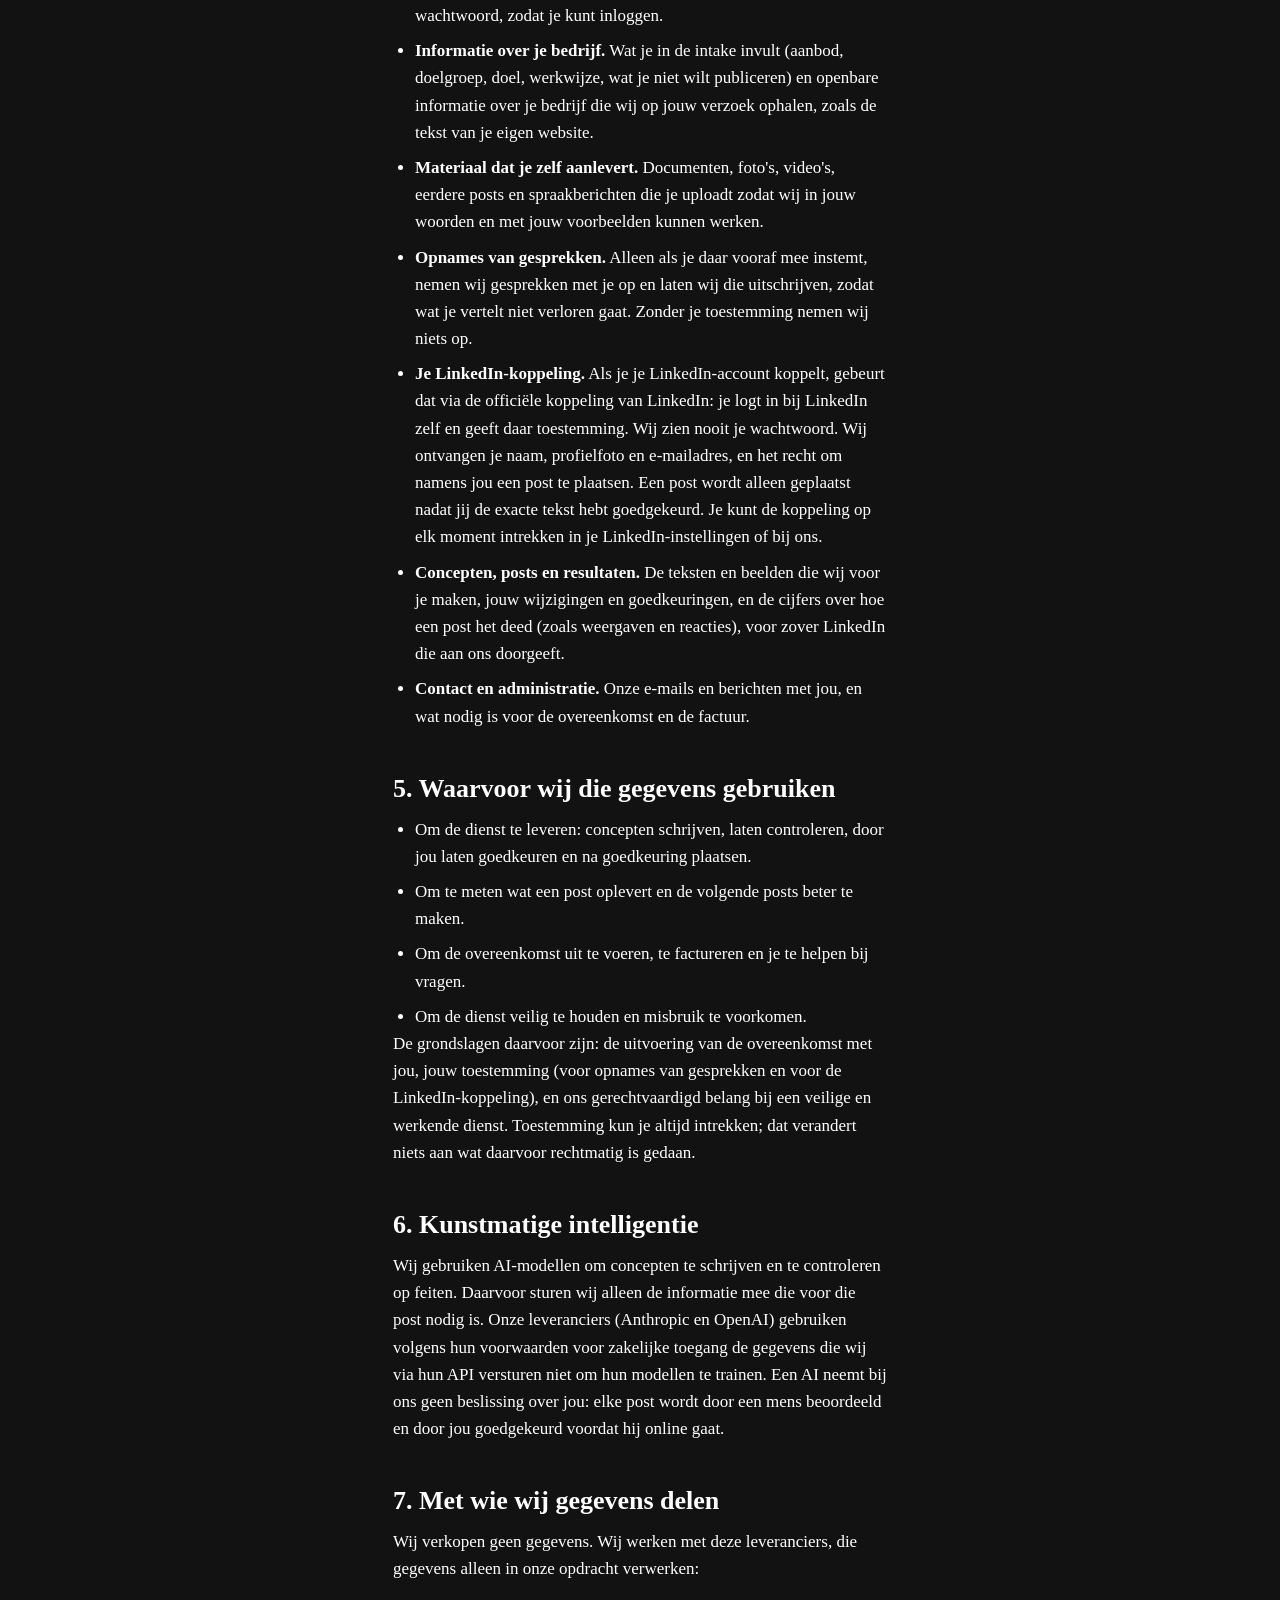
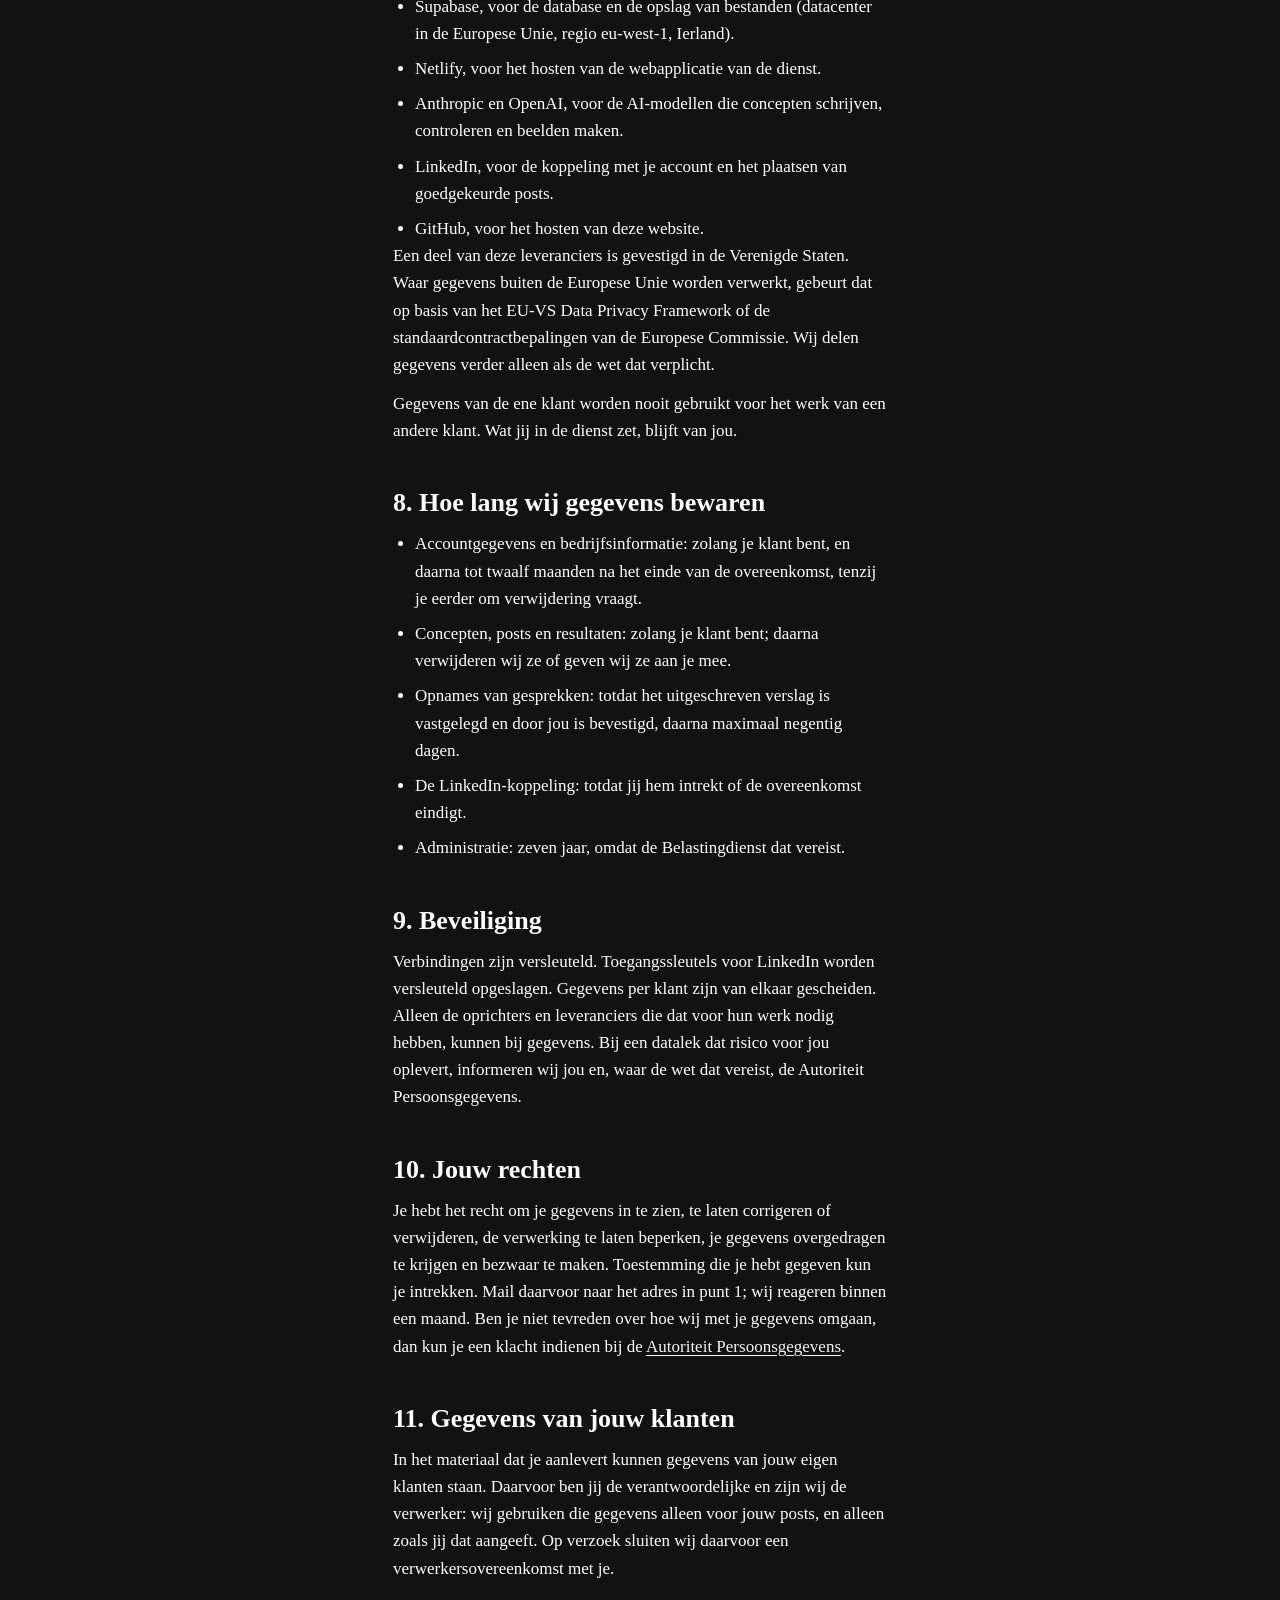
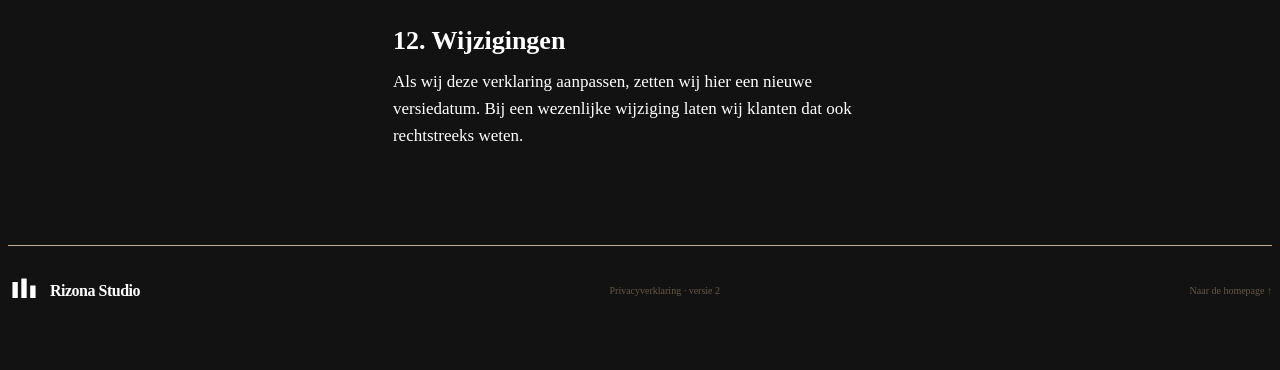
==== commit 7449969d: "Bedrijfsidentiteit op site: naam, KvK, adres en contact Maakt de site klaar voor de aanvraag van de " ====
--- a/privacy/index.html
+++ b/privacy/index.html
@@ -4,7 +4,7 @@
     <meta charset="UTF-8" />
     <meta name="viewport" content="width=device-width, initial-scale=1" />
     <meta name="theme-color" content="#2b2622" />
-    <meta name="robots" content="noindex, follow" />
+    <meta name="robots" content="index, follow" />
     <meta
       name="description"
       content="Privacyverklaring van Rizona Studio: welke gegevens wij verwerken op rizonastudio.com en in onze contentdienst, waarom, hoe lang, en wat jouw rechten zijn."
@@ -78,7 +78,7 @@
     <main id="main">
       <article class="legal section-wrap">
         <h1>Privacyverklaring</h1>
-        <p class="version">Rizona Studio · versie 1, 12 september 2026</p>
+        <p class="version">Rizona Studio · versie 2, 18 september 2026</p>
 
         <p>
           Rizona Studio helpt zakelijke adviesbureaus en opleiders om hun eigen kennis om te zetten in
@@ -90,10 +90,23 @@
 
         <h2>1. Wie wij zijn</h2>
         <p>
-          Rizona Studio is opgericht door Mathew Groen, Luciano Raatgever en Jamie Tahiri.
-          <span class="open">Rechtsvorm, KvK-nummer en vestigingsadres worden hier ingevuld zodra de
-          inschrijving rond is.</span> Voor vragen over deze verklaring of over je gegevens:
-          <a href="mailto:mathew@rizonastudio.com">mathew@rizonastudio.com</a>.
+          Rizona Studio is een handelsnaam van Rizona, een vennootschap onder firma naar Nederlands
+          recht, opgericht door Mathew Groen, Luciano Raatgever en Jamie Tahiri. Rizona is de
+          verwerkingsverantwoordelijke voor de gegevens die in deze verklaring worden beschreven.
+        </p>
+        <ul>
+          <li><strong>Naam in het Handelsregister:</strong> Rizona</li>
+          <li><strong>Handelsnamen:</strong> Rizona en Rizona Studio</li>
+          <li><strong>Rechtsvorm:</strong> vennootschap onder firma (vof)</li>
+          <li><strong>KvK-nummer:</strong> 97924687</li>
+          <li><strong>Vestigingsadres:</strong> Bakkersdijk 35, 2993&nbsp;AA Barendrecht, Nederland</li>
+          <li>
+            <strong>E-mail:</strong>
+            <a href="mailto:mathew@rizonastudio.com">mathew@rizonastudio.com</a>
+          </li>
+        </ul>
+        <p>
+          Voor vragen over deze verklaring of over je gegevens gebruik je dat e-mailadres.
         </p>
 
         <h2>2. Waarop deze verklaring van toepassing is</h2>
@@ -248,7 +261,7 @@
         ><svg viewBox="0 0 36 36" width="32" height="32" aria-hidden="true">
           <path d="M5 27V9h6v18zm10 0V5h6v22zm10 0V13h6v14z" fill="currentColor" /></svg
         ><span>Rizona Studio</span></a
-      ><span>Privacyverklaring · versie 1</span
+      ><span>Privacyverklaring · versie 2</span
       ><a href="../">Naar de homepage ↑</a>
     </footer>
   </body>
--- a/style.css
+++ b/style.css
@@ -851,6 +851,48 @@
   color: #2b2622;
   text-decoration: underline;
 }
+.footer-legal {
+  border-top: 1px solid #b9ad96;
+  padding-top: 24px;
+  display: flex;
+  flex-wrap: wrap;
+  justify-content: space-between;
+  align-items: baseline;
+  gap: 12px 32px;
+  font-size: 13px;
+  line-height: 1.6;
+  color: #655947;
+}
+.footer-legal p {
+  margin: 0;
+  max-width: 48ch;
+}
+.footer-legal strong {
+  color: #2b2622;
+  font-weight: 600;
+}
+.footer-legal ul {
+  list-style: none;
+  margin: 0;
+  padding: 0;
+}
+.footer-legal a {
+  color: inherit;
+  text-decoration: underline;
+  text-underline-offset: 3px;
+}
+.footer-legal a:hover {
+  color: #2b2622;
+}
+.footer-legal + .footer {
+  border-top: 0;
+}
+@media (max-width: 720px) {
+  .footer-legal {
+    flex-direction: column;
+    gap: 10px;
+  }
+}
 .noscript-note {
   padding: 20px var(--gutter);
   background: #f7f5f0;
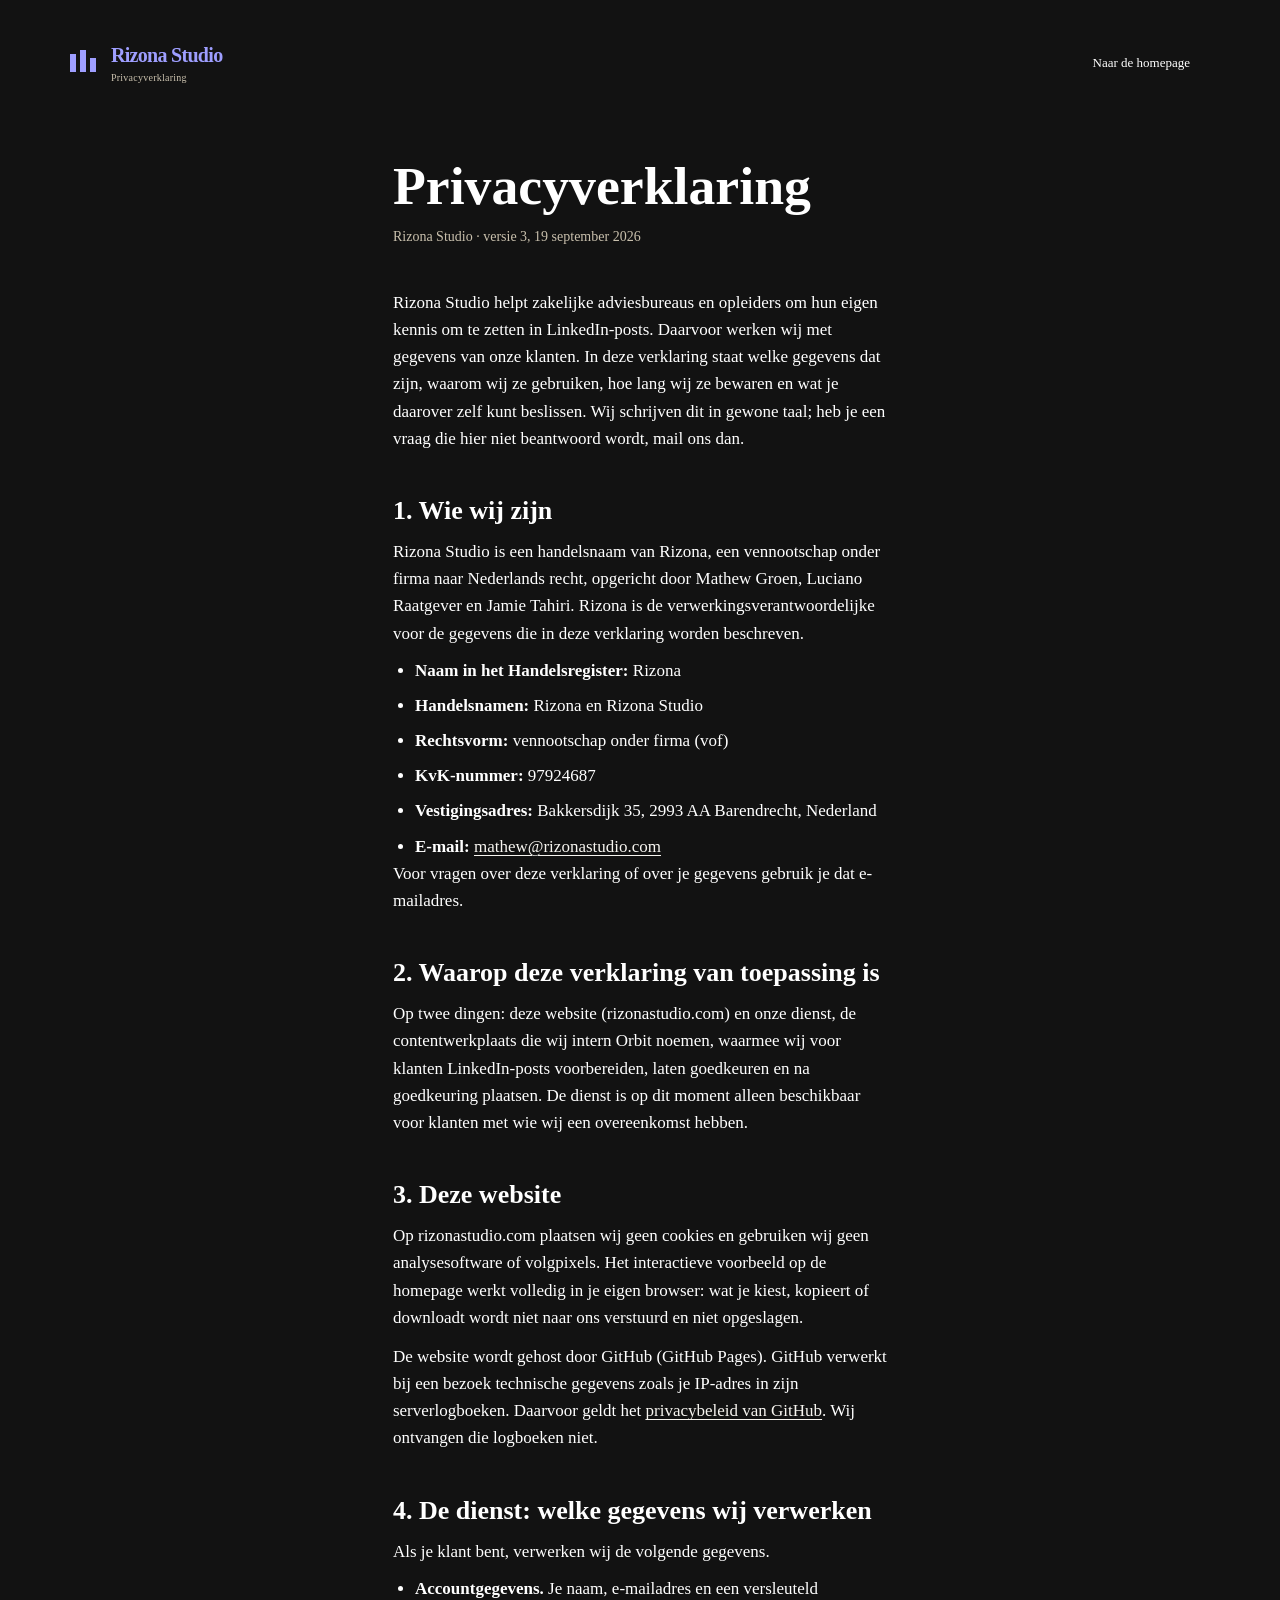
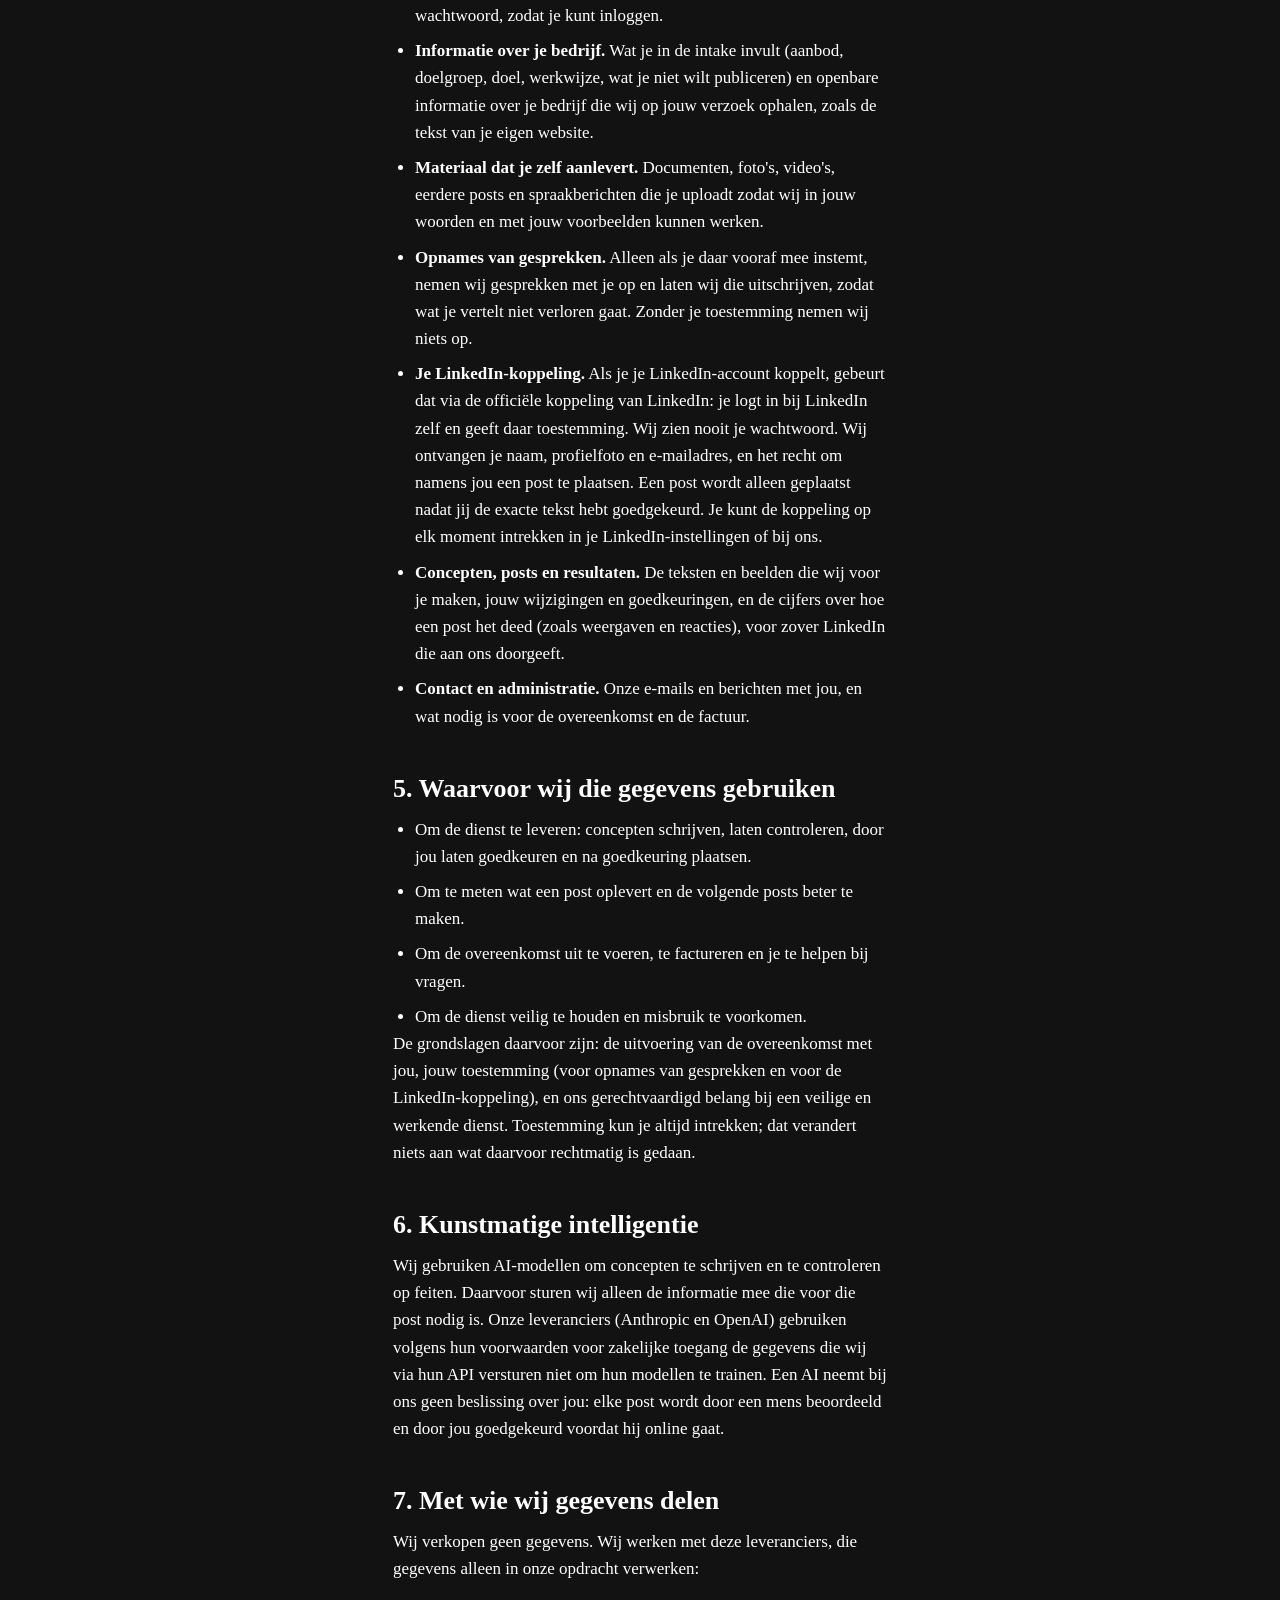
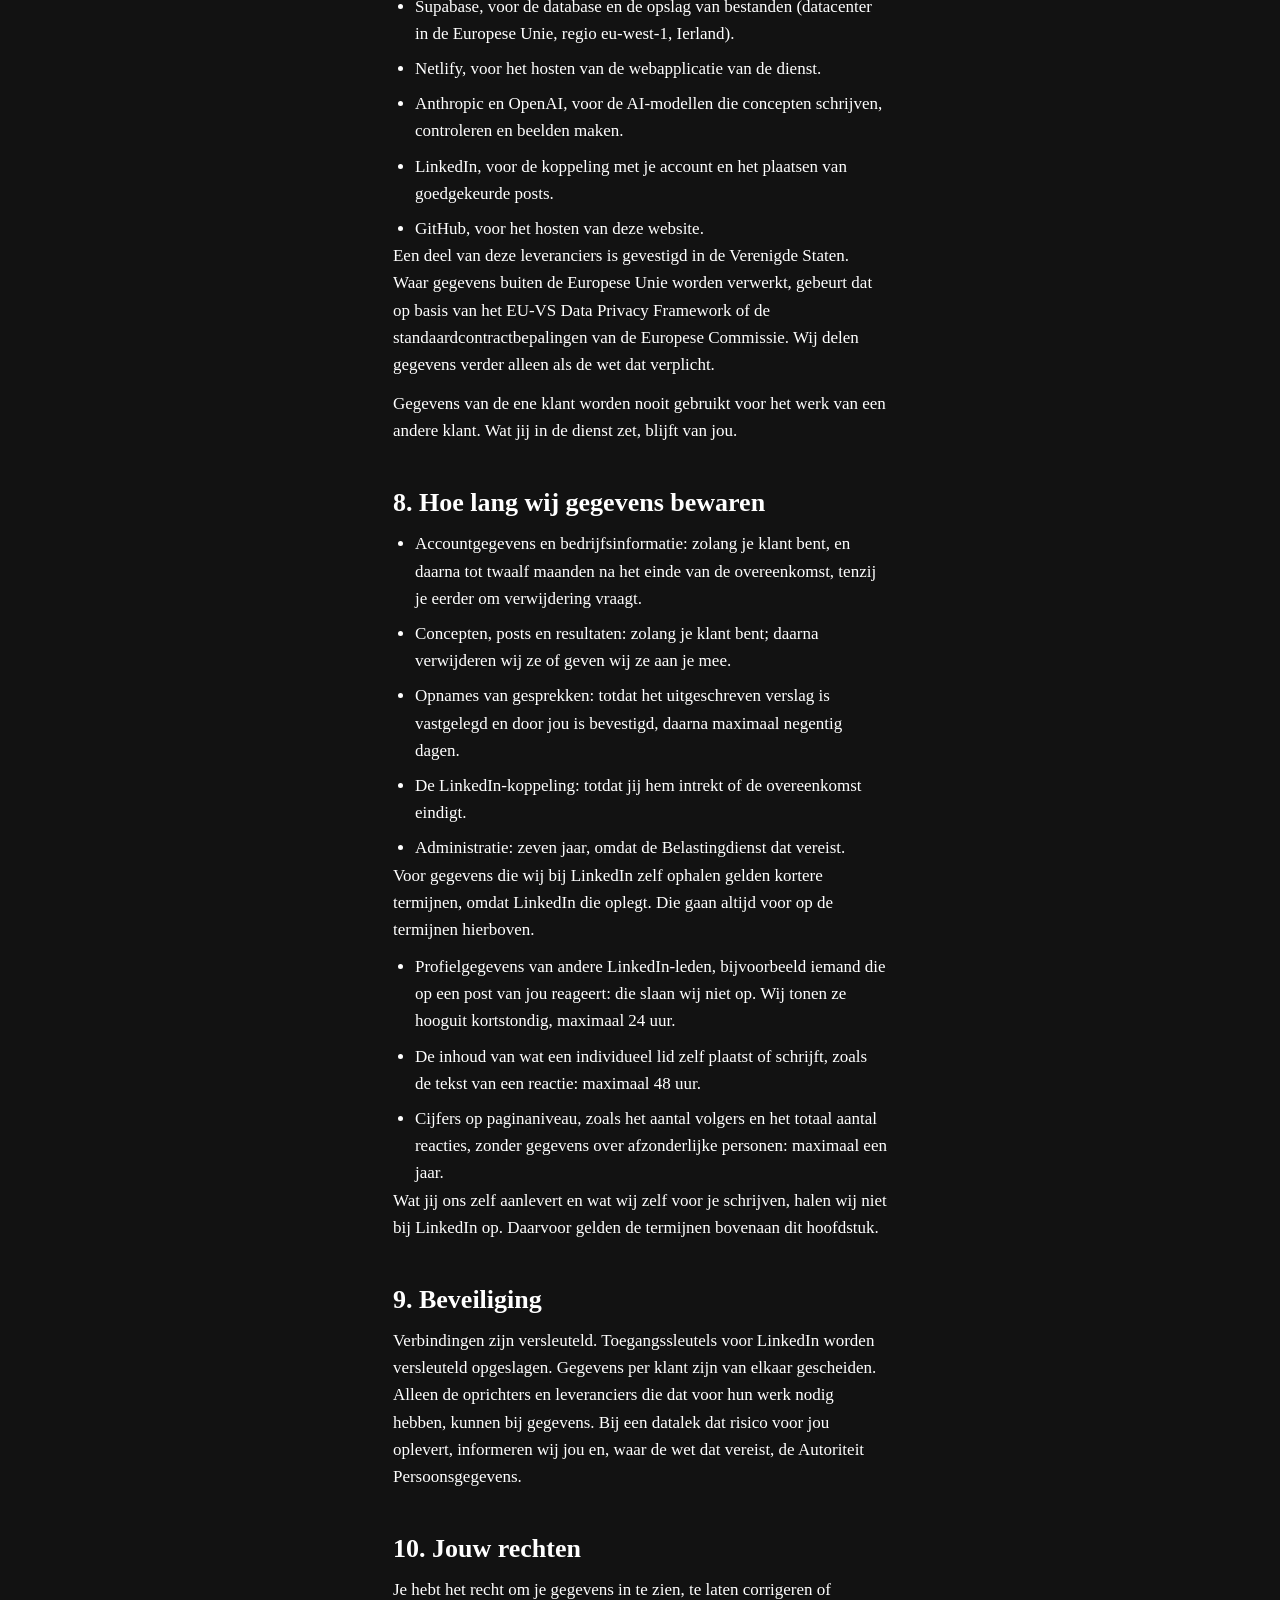
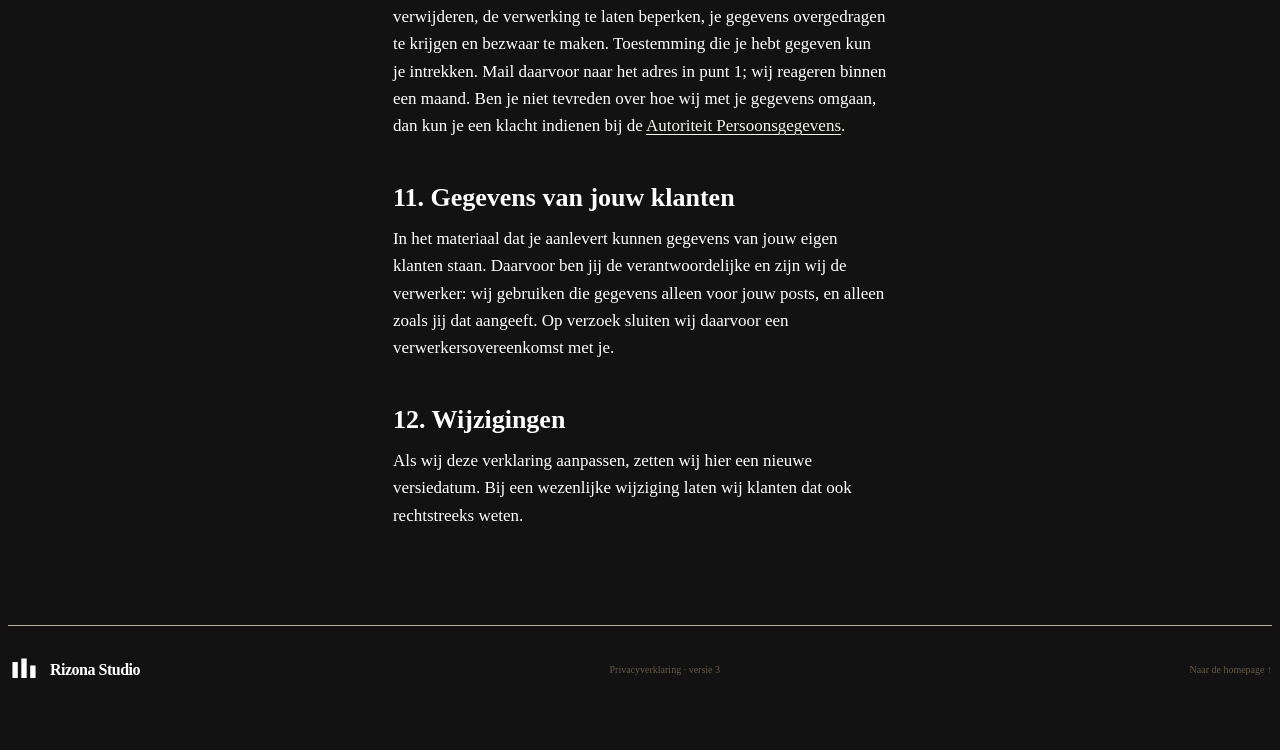
==== commit cb2a9635: "Privacyverklaring v3: bewaartermijnen voor LinkedIn-data LinkedIn legt eigen, kortere bewaartermijne" ====
--- a/privacy/index.html
+++ b/privacy/index.html
@@ -78,7 +78,7 @@
     <main id="main">
       <article class="legal section-wrap">
         <h1>Privacyverklaring</h1>
-        <p class="version">Rizona Studio · versie 2, 18 september 2026</p>
+        <p class="version">Rizona Studio · versie 3, 19 september 2026</p>
 
         <p>
           Rizona Studio helpt zakelijke adviesbureaus en opleiders om hun eigen kennis om te zetten in
@@ -222,6 +222,28 @@
           <li>De LinkedIn-koppeling: totdat jij hem intrekt of de overeenkomst eindigt.</li>
           <li>Administratie: zeven jaar, omdat de Belastingdienst dat vereist.</li>
         </ul>
+        <p>
+          Voor gegevens die wij bij LinkedIn zelf ophalen gelden kortere termijnen, omdat LinkedIn die
+          oplegt. Die gaan altijd voor op de termijnen hierboven.
+        </p>
+        <ul>
+          <li>
+            Profielgegevens van andere LinkedIn-leden, bijvoorbeeld iemand die op een post van jou
+            reageert: die slaan wij niet op. Wij tonen ze hooguit kortstondig, maximaal 24 uur.
+          </li>
+          <li>
+            De inhoud van wat een individueel lid zelf plaatst of schrijft, zoals de tekst van een
+            reactie: maximaal 48 uur.
+          </li>
+          <li>
+            Cijfers op paginaniveau, zoals het aantal volgers en het totaal aantal reacties, zonder
+            gegevens over afzonderlijke personen: maximaal een jaar.
+          </li>
+        </ul>
+        <p>
+          Wat jij ons zelf aanlevert en wat wij zelf voor je schrijven, halen wij niet bij LinkedIn op.
+          Daarvoor gelden de termijnen bovenaan dit hoofdstuk.
+        </p>
 
         <h2>9. Beveiliging</h2>
         <p>
@@ -261,7 +283,7 @@
         ><svg viewBox="0 0 36 36" width="32" height="32" aria-hidden="true">
           <path d="M5 27V9h6v18zm10 0V5h6v22zm10 0V13h6v14z" fill="currentColor" /></svg
         ><span>Rizona Studio</span></a
-      ><span>Privacyverklaring · versie 2</span
+      ><span>Privacyverklaring · versie 3</span
       ><a href="../">Naar de homepage ↑</a>
     </footer>
   </body>
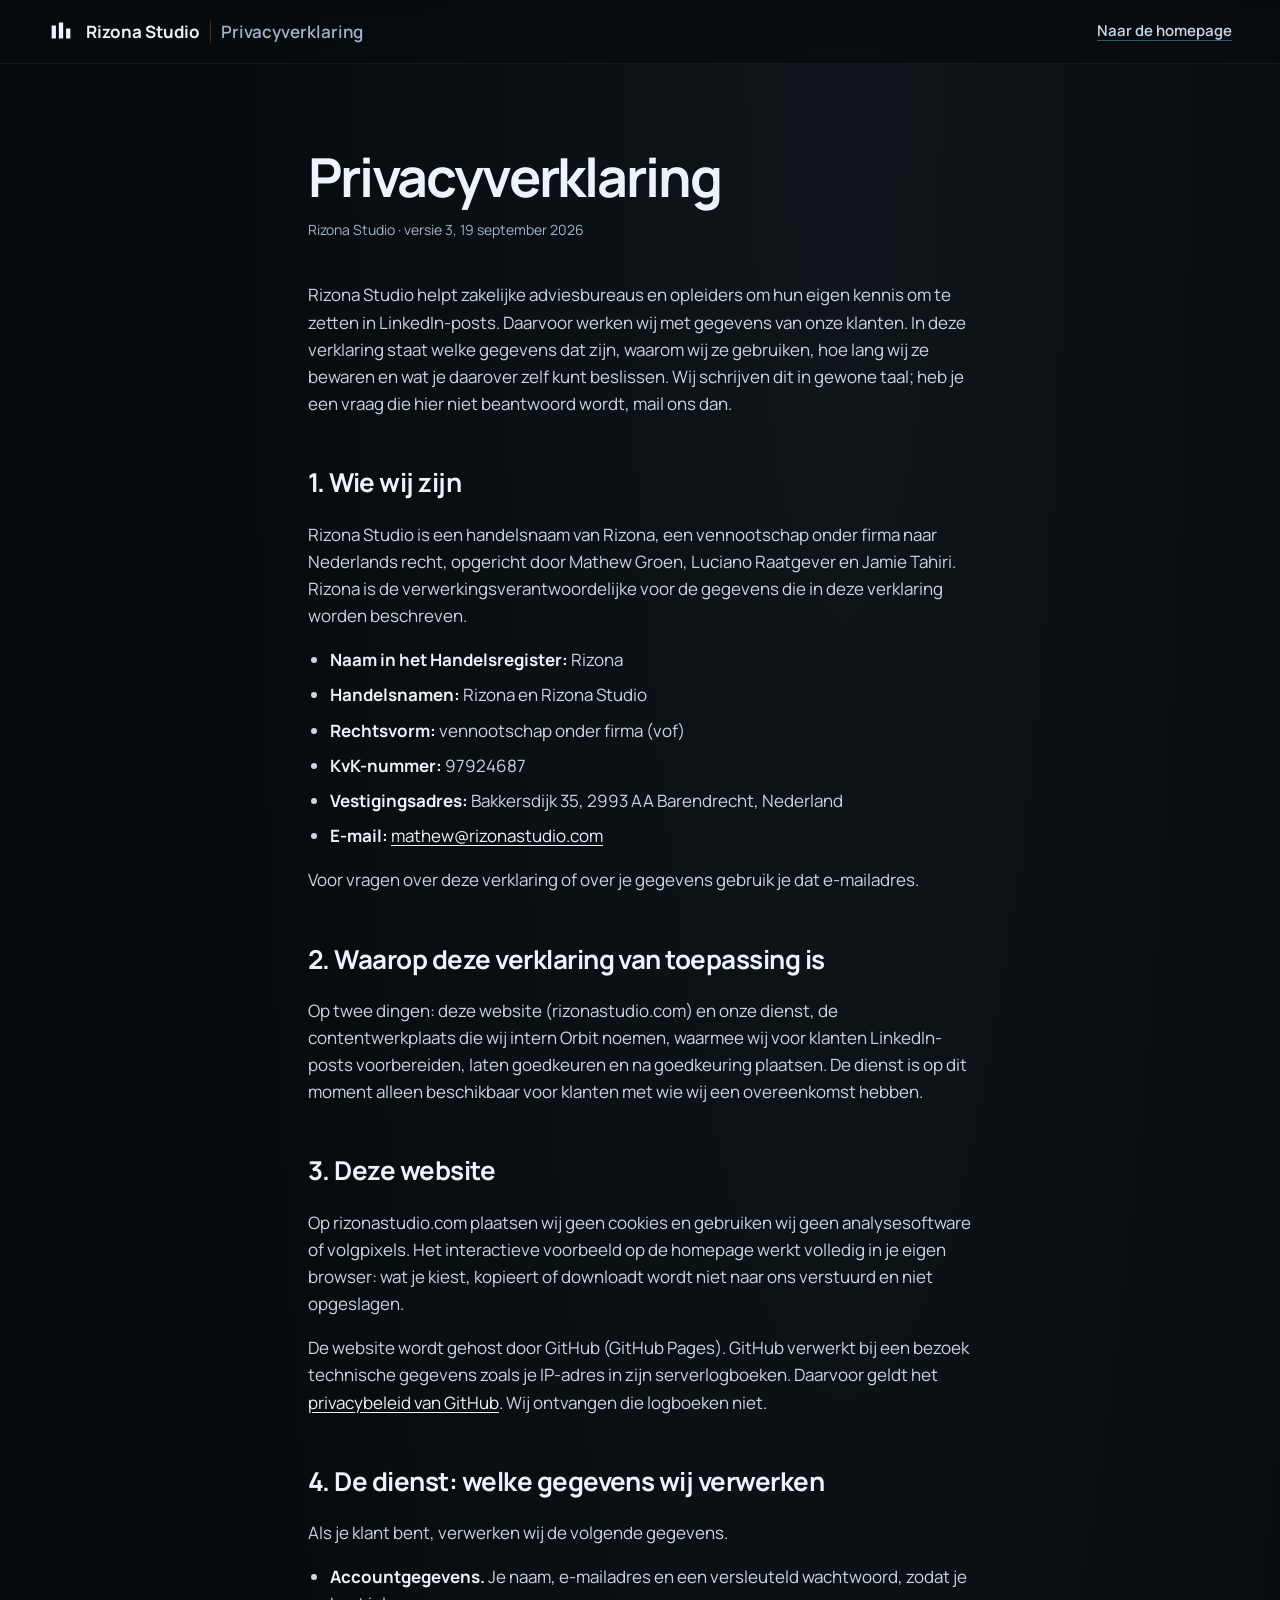
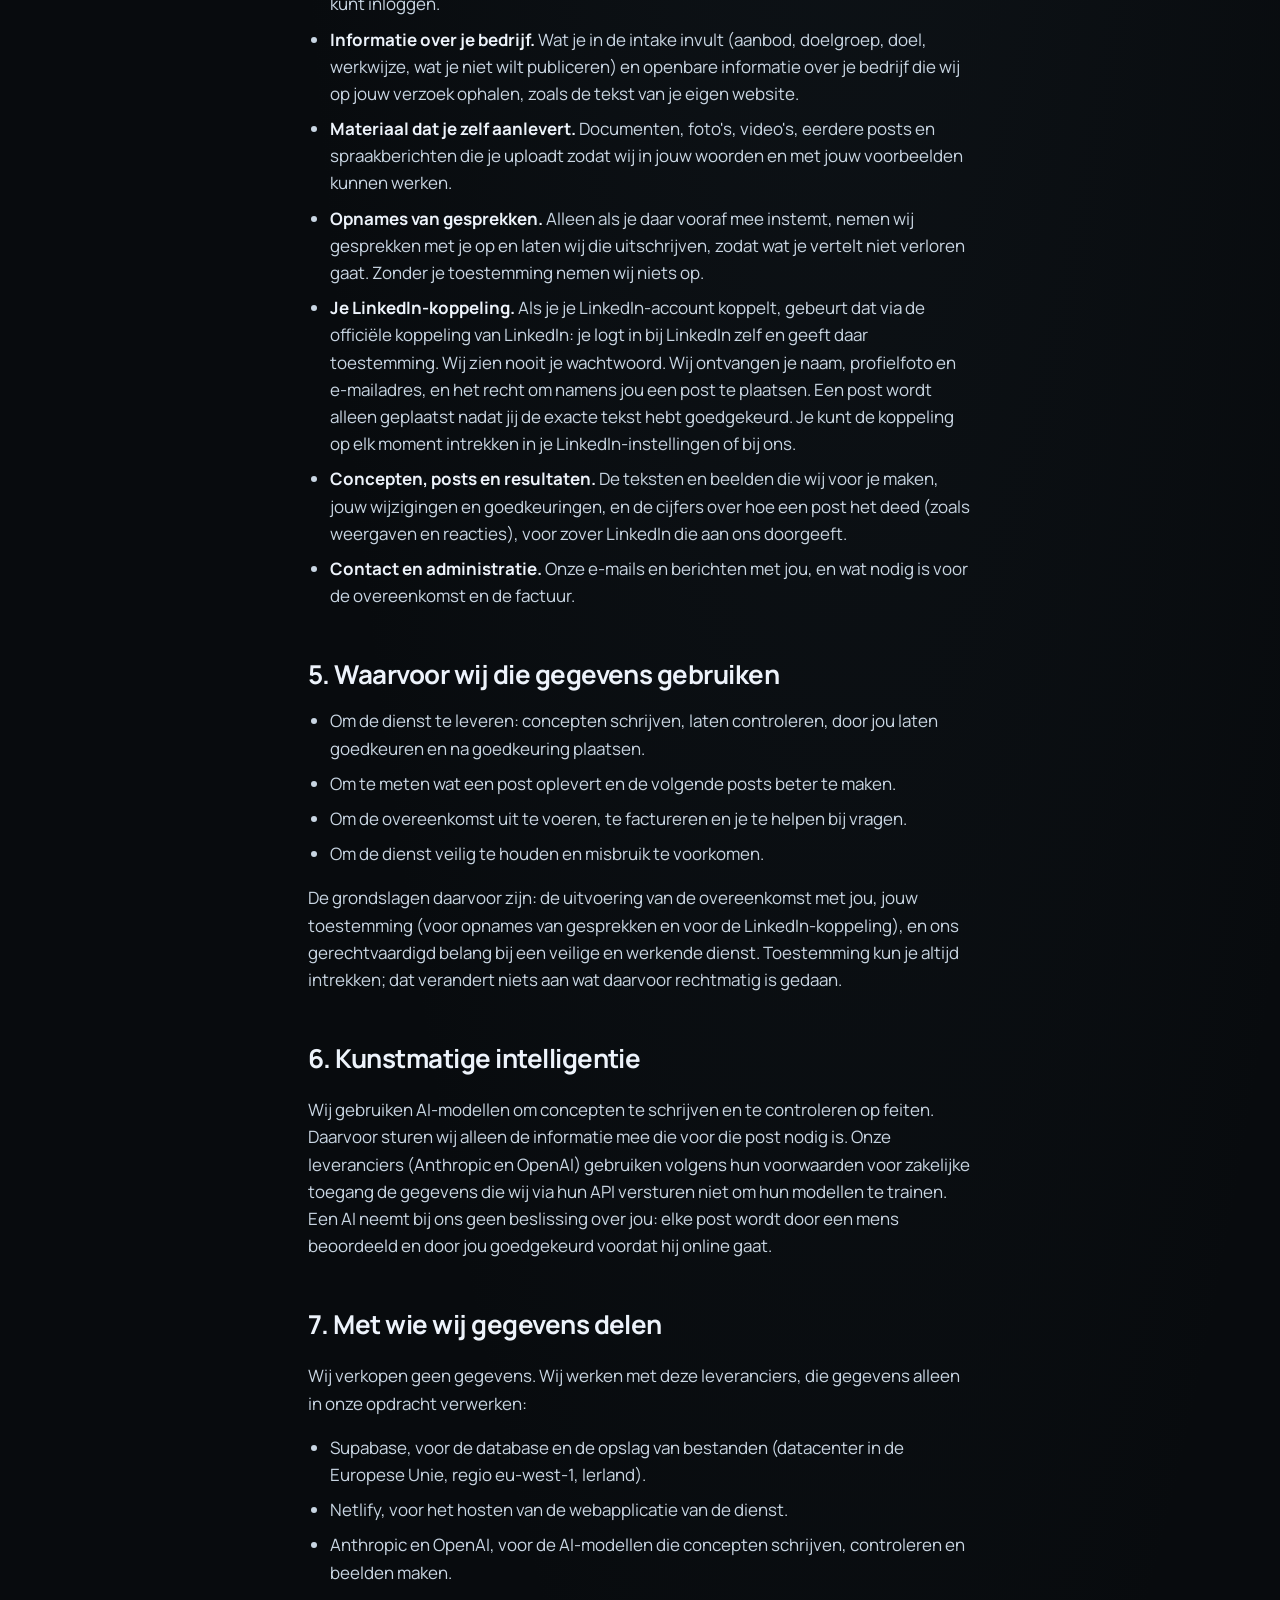
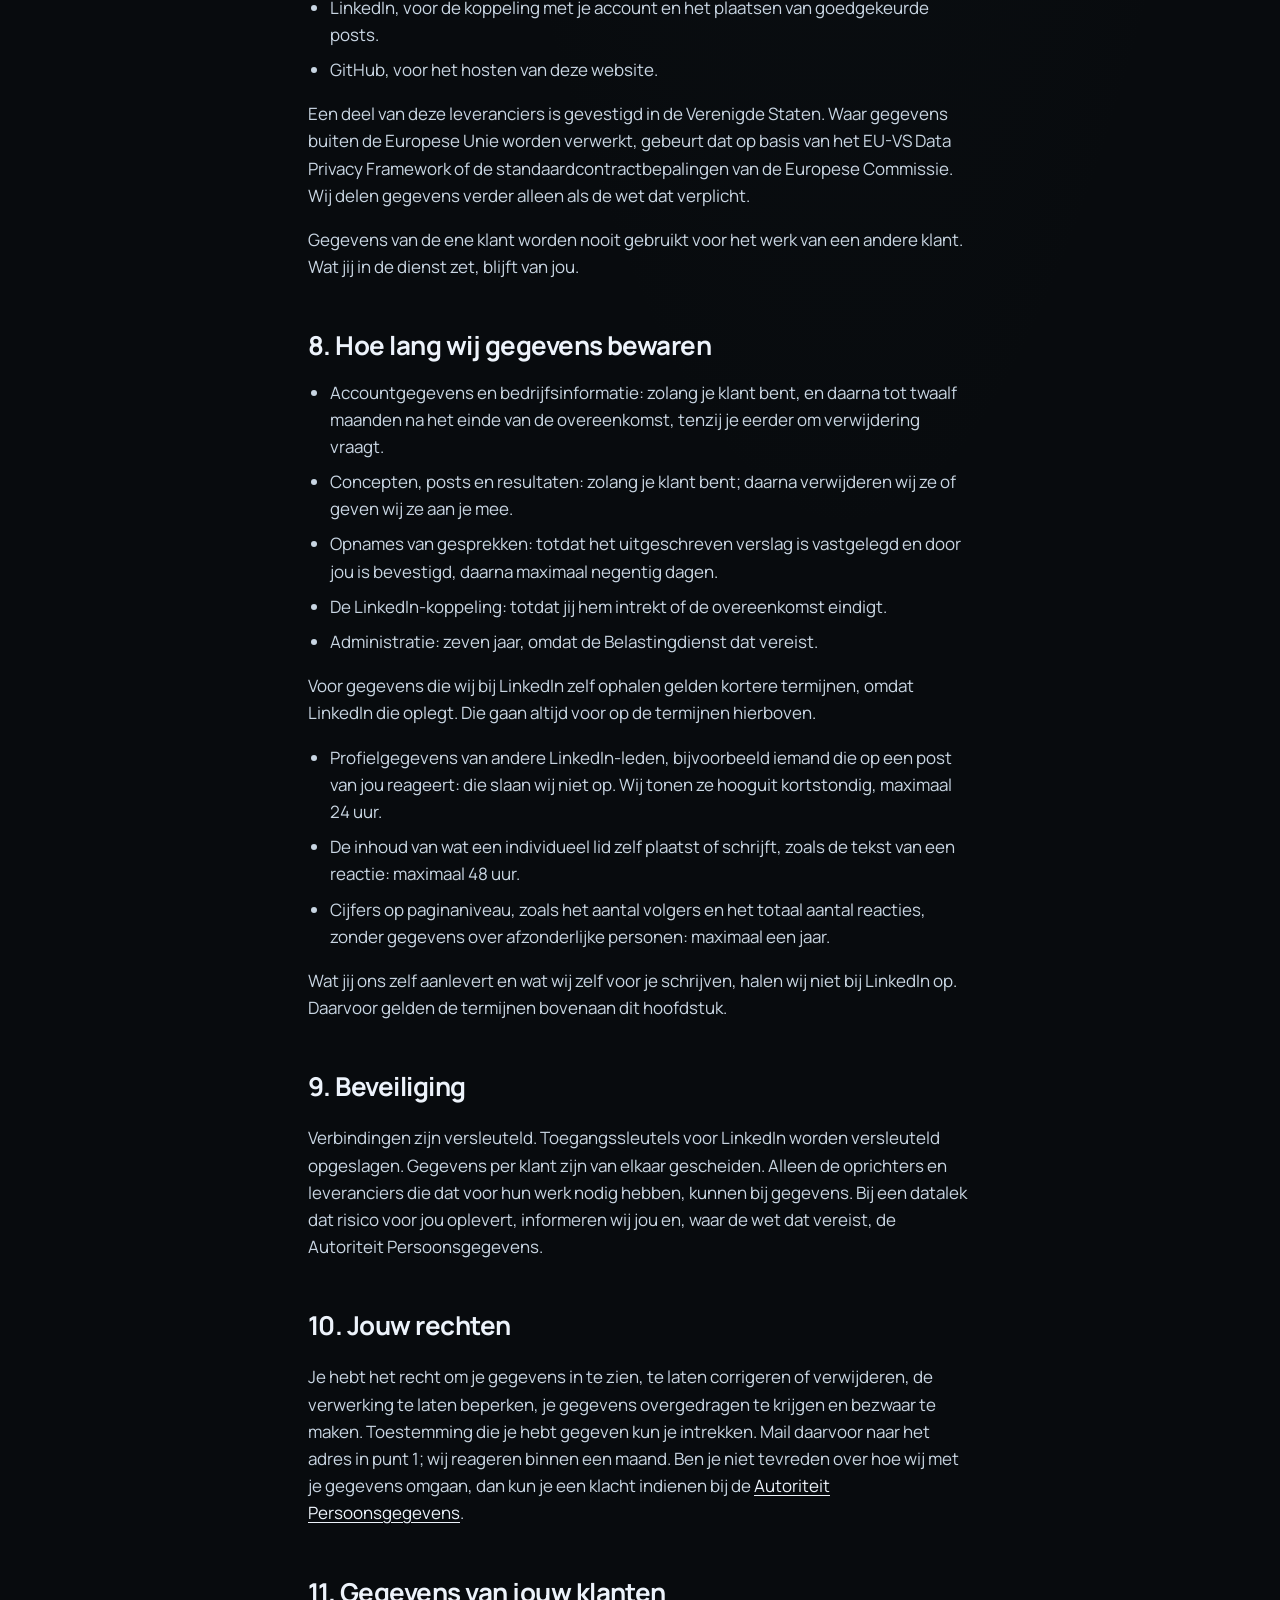
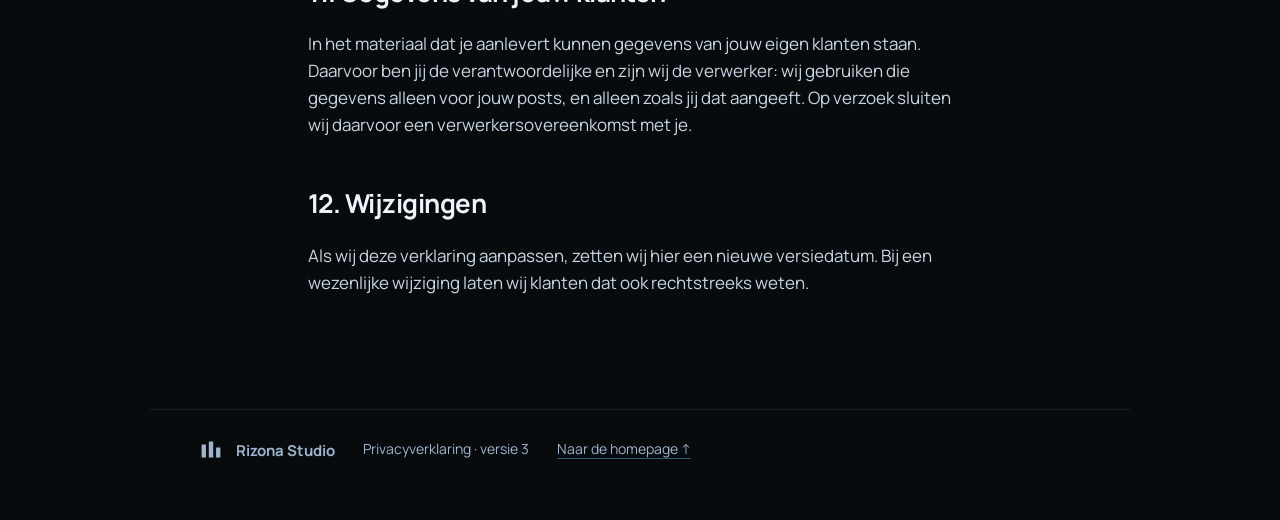
==== commit 326ada69: "Nieuwe Rizona Studio-site (ontwerp van 15 oktober) De homepage uit de werkkopie rizona-opbouw, versi" ====
--- a/privacy/index.html
+++ b/privacy/index.html
@@ -3,7 +3,7 @@
   <head>
     <meta charset="UTF-8" />
     <meta name="viewport" content="width=device-width, initial-scale=1" />
-    <meta name="theme-color" content="#2b2622" />
+    <meta name="theme-color" content="#030912" />
     <meta name="robots" content="index, follow" />
     <meta
       name="description"
@@ -11,7 +11,7 @@
     />
     <title>Privacyverklaring · Rizona Studio</title>
     <link rel="icon" type="image/svg+xml" href="../assets/mark.svg" />
-    <link rel="stylesheet" href="../style.css" />
+    <link rel="stylesheet" href="../legal.css" />
     <style>
       .legal {
         padding-block: 40px 96px;
--- a/legal.css
+++ b/legal.css
@@ -0,0 +1,38 @@
+/* Privacyverklaring in de glaswereld. Alleen opmaak; de tekst staat in privacy/index.html. */
+@font-face { font-family: "Manrope"; src: url("./assets/fonts/manrope-latin-400-normal.woff2") format("woff2"); font-weight: 400; font-display: swap; }
+@font-face { font-family: "Manrope"; src: url("./assets/fonts/manrope-latin-600-normal.woff2") format("woff2"); font-weight: 600; font-display: swap; }
+@font-face { font-family: "Manrope"; src: url("./assets/fonts/manrope-latin-700-normal.woff2") format("woff2"); font-weight: 700; font-display: swap; }
+
+:root { --sc-ink: #edf3fb; --sc-ink-soft: #9fb4cc; color-scheme: dark; }
+*, *::before, *::after { box-sizing: border-box; }
+html { background: #030912; }
+body {
+  margin: 0; font-family: "Manrope", system-ui, sans-serif; font-size: 17px; line-height: 1.62; color: #c9d6e3;
+  background: radial-gradient(ellipse at 66% 0%, #3144522e, transparent 50%), #080b0e; -webkit-font-smoothing: antialiased;
+}
+::selection { background: rgba(108, 209, 250, .32); color: #edf3fb; }
+:focus-visible { outline: 2px solid #6cd1fa; outline-offset: 3px; border-radius: 8px; }
+a { color: #6cd1fa; text-underline-offset: .25em; text-decoration-color: rgba(108, 209, 250, .4); }
+a:hover { color: #b3e6fc; }
+h1, h2, h3 { color: #edf3fb; font-weight: 700; letter-spacing: -0.02em; text-wrap: balance; }
+.section-wrap { width: min(100%, 980px); margin: 0 auto; padding-inline: clamp(18px, 4vw, 48px); }
+.skip-link { position: fixed; z-index: 50; top: 12px; left: 12px; padding: 10px 16px; border-radius: 999px; background: #0b141e; color: #edf3fb; transform: translateY(-160%); }
+.skip-link:focus { transform: none; }
+.site-header {
+  position: sticky; top: 0; z-index: 10; display: flex; align-items: center; justify-content: space-between; gap: 16px;
+  height: 64px; padding: 0 clamp(18px, 4vw, 48px); border-bottom: 1px solid #8196a41b;
+  background: linear-gradient(180deg, rgba(8, 11, 14, .94), rgba(8, 11, 14, .7)); backdrop-filter: blur(14px); -webkit-backdrop-filter: blur(14px);
+}
+.brand { display: inline-flex; align-items: center; gap: 12px; color: #edf3fb; text-decoration: none; font-weight: 700; }
+.brand svg { width: 26px; height: 26px; }
+.brand-sub { margin-left: 10px; padding-left: 10px; border-left: 1px solid rgba(255, 255, 255, .16); color: #9fb4cc; font-weight: 600; }
+.site-header nav a { display: inline-flex; align-items: center; min-height: 44px; font-size: 15px; font-weight: 600; }
+.legal h1 { letter-spacing: -0.04em; }
+.legal li { margin: 4px 0; }
+.legal strong { color: #edf3fb; }
+.footer { display: flex; flex-wrap: wrap; gap: 8px 28px; padding-block: 28px 40px; border-top: 1px solid rgba(255, 255, 255, .08); font-size: 14px; color: #9fb4cc; }
+.footer .brand { font-size: 15px; }
+table { width: 100%; border-collapse: collapse; font-size: 15px; }
+th, td { text-align: left; vertical-align: top; padding: 10px 12px 10px 0; border-bottom: 1px solid rgba(255, 255, 255, .08); }
+th { color: #edf3fb; }
+@media (max-width: 560px) { .brand-sub { display: none; } }
